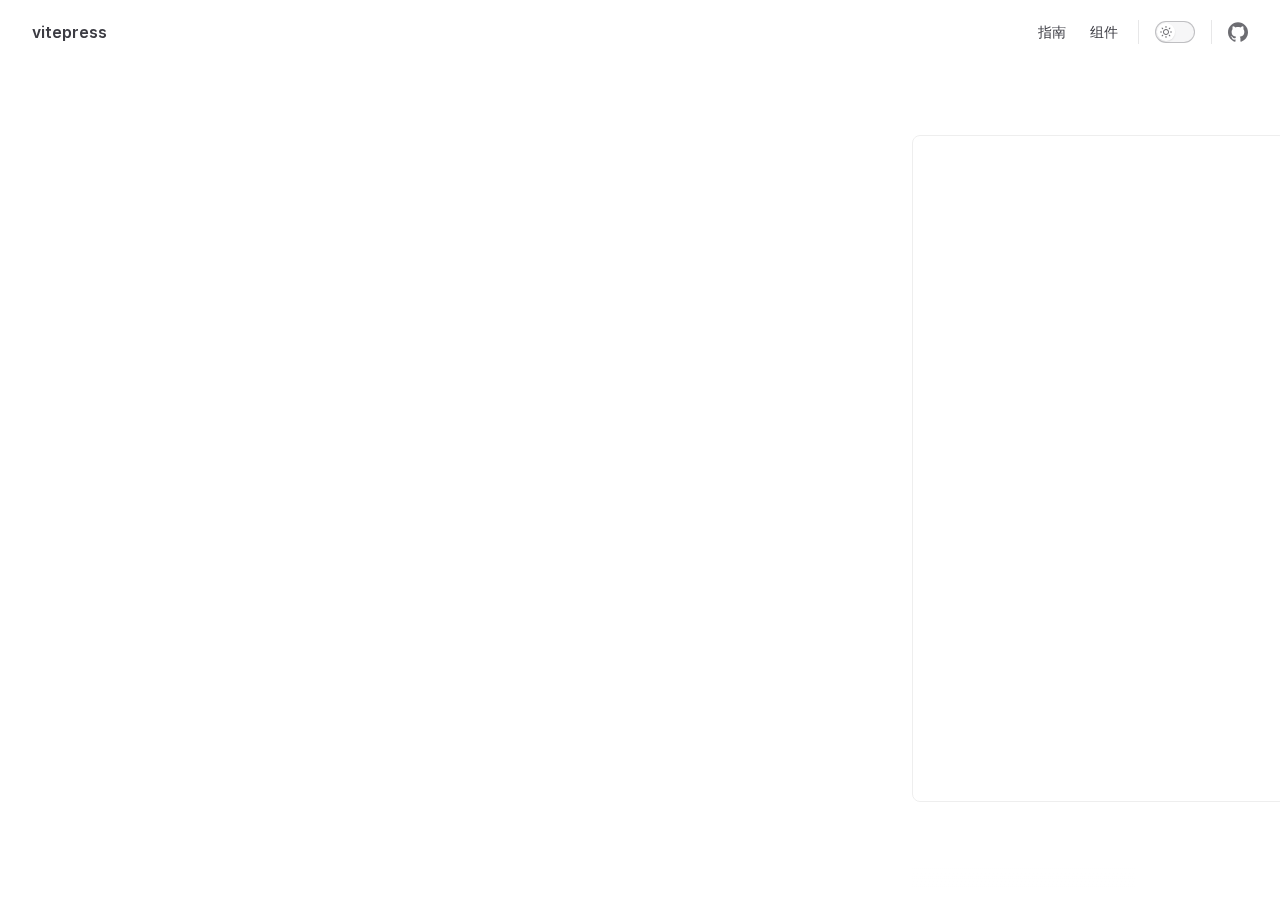
==== index.html @ 80198c96 "add" ====
<!DOCTYPE html>
<html lang="en-US" dir="ltr">
  <head>
    <meta charset="utf-8">
    <meta name="viewport" content="width=device-width,initial-scale=1">
    <title>VitePress | VitePress</title>
    <meta name="description" content="A VitePress site">
    <link rel="preload stylesheet" href="/assets/style.d7ed78ca.css" as="style">
    <script type="module" src="/assets/app.8b1fbba4.js"></script>
    <link rel="preload" href="/assets/inter-roman-latin.2ed14f66.woff2" as="font" type="font/woff2" crossorigin="">
  <link rel="modulepreload" href="/assets/chunks/framework.64171396.js">
  <link rel="modulepreload" href="/assets/chunks/theme.69d106ed.js">
  <link rel="modulepreload" href="/assets/index.md.868f5935.lean.js">
  <script id="check-dark-light">(()=>{const e=localStorage.getItem("vitepress-theme-appearance")||"",a=window.matchMedia("(prefers-color-scheme: dark)").matches;(!e||e==="auto"?a:e==="dark")&&document.documentElement.classList.add("dark")})();</script>
  </head>
  <body>
    <div id="app"><div class="Layout" data-v-83628164 data-v-e5b68229><!--[--><!--]--><!--[--><span tabindex="-1" data-v-6f2ebb38></span><a href="#VPContent" class="VPSkipLink visually-hidden" data-v-6f2ebb38> Skip to content </a><!--]--><!----><header class="VPNav" data-v-e5b68229 data-v-efdf4725><div class="VPNavBar" data-v-efdf4725 data-v-f6506367><div class="container" data-v-f6506367><div class="title" data-v-f6506367><div class="VPNavBarTitle" data-v-f6506367 data-v-76a838c4><a class="title" href="/" data-v-76a838c4><!--[--><!--]--><!----><!--[-->vitepress<!--]--><!--[--><!--]--></a></div></div><div class="content" data-v-f6506367><div class="curtain" data-v-f6506367></div><div class="content-body" data-v-f6506367><!--[--><!--]--><!----><nav aria-labelledby="main-nav-aria-label" class="VPNavBarMenu menu" data-v-f6506367 data-v-333807c3><span id="main-nav-aria-label" class="visually-hidden" data-v-333807c3>Main Navigation</span><!--[--><!--[--><a class="VPLink link VPNavBarMenuLink" href="/guild/installation.html" tabindex="0" data-v-333807c3 data-v-3a5fad71 data-v-2bb4aba5><!--[-->指南<!--]--><!----></a><!--]--><!--[--><a class="VPLink link VPNavBarMenuLink" href="/components/button.html" tabindex="0" data-v-333807c3 data-v-3a5fad71 data-v-2bb4aba5><!--[-->组件<!--]--><!----></a><!--]--><!--]--></nav><!----><div class="VPNavBarAppearance appearance" data-v-f6506367 data-v-f01d9009><label title="toggle dark mode" data-v-f01d9009 data-v-d0e2f3b9><button class="VPSwitch VPSwitchAppearance" type="button" role="switch" aria-checked="false" data-v-d0e2f3b9 data-v-e4b260c0><span class="check" data-v-e4b260c0><span class="icon" data-v-e4b260c0><!--[--><svg xmlns="http://www.w3.org/2000/svg" aria-hidden="true" focusable="false" viewbox="0 0 24 24" class="sun" data-v-d0e2f3b9><path d="M12,18c-3.3,0-6-2.7-6-6s2.7-6,6-6s6,2.7,6,6S15.3,18,12,18zM12,8c-2.2,0-4,1.8-4,4c0,2.2,1.8,4,4,4c2.2,0,4-1.8,4-4C16,9.8,14.2,8,12,8z"></path><path d="M12,4c-0.6,0-1-0.4-1-1V1c0-0.6,0.4-1,1-1s1,0.4,1,1v2C13,3.6,12.6,4,12,4z"></path><path d="M12,24c-0.6,0-1-0.4-1-1v-2c0-0.6,0.4-1,1-1s1,0.4,1,1v2C13,23.6,12.6,24,12,24z"></path><path d="M5.6,6.6c-0.3,0-0.5-0.1-0.7-0.3L3.5,4.9c-0.4-0.4-0.4-1,0-1.4s1-0.4,1.4,0l1.4,1.4c0.4,0.4,0.4,1,0,1.4C6.2,6.5,5.9,6.6,5.6,6.6z"></path><path d="M19.8,20.8c-0.3,0-0.5-0.1-0.7-0.3l-1.4-1.4c-0.4-0.4-0.4-1,0-1.4s1-0.4,1.4,0l1.4,1.4c0.4,0.4,0.4,1,0,1.4C20.3,20.7,20,20.8,19.8,20.8z"></path><path d="M3,13H1c-0.6,0-1-0.4-1-1s0.4-1,1-1h2c0.6,0,1,0.4,1,1S3.6,13,3,13z"></path><path d="M23,13h-2c-0.6,0-1-0.4-1-1s0.4-1,1-1h2c0.6,0,1,0.4,1,1S23.6,13,23,13z"></path><path d="M4.2,20.8c-0.3,0-0.5-0.1-0.7-0.3c-0.4-0.4-0.4-1,0-1.4l1.4-1.4c0.4-0.4,1-0.4,1.4,0s0.4,1,0,1.4l-1.4,1.4C4.7,20.7,4.5,20.8,4.2,20.8z"></path><path d="M18.4,6.6c-0.3,0-0.5-0.1-0.7-0.3c-0.4-0.4-0.4-1,0-1.4l1.4-1.4c0.4-0.4,1-0.4,1.4,0s0.4,1,0,1.4l-1.4,1.4C18.9,6.5,18.6,6.6,18.4,6.6z"></path></svg><svg xmlns="http://www.w3.org/2000/svg" aria-hidden="true" focusable="false" viewbox="0 0 24 24" class="moon" data-v-d0e2f3b9><path d="M12.1,22c-0.3,0-0.6,0-0.9,0c-5.5-0.5-9.5-5.4-9-10.9c0.4-4.8,4.2-8.6,9-9c0.4,0,0.8,0.2,1,0.5c0.2,0.3,0.2,0.8-0.1,1.1c-2,2.7-1.4,6.4,1.3,8.4c2.1,1.6,5,1.6,7.1,0c0.3-0.2,0.7-0.3,1.1-0.1c0.3,0.2,0.5,0.6,0.5,1c-0.2,2.7-1.5,5.1-3.6,6.8C16.6,21.2,14.4,22,12.1,22zM9.3,4.4c-2.9,1-5,3.6-5.2,6.8c-0.4,4.4,2.8,8.3,7.2,8.7c2.1,0.2,4.2-0.4,5.8-1.8c1.1-0.9,1.9-2.1,2.4-3.4c-2.5,0.9-5.3,0.5-7.5-1.1C9.2,11.4,8.1,7.7,9.3,4.4z"></path></svg><!--]--></span></span></button></label></div><div class="VPSocialLinks VPNavBarSocialLinks social-links" data-v-f6506367 data-v-49c137c7 data-v-acf1917e><!--[--><a class="VPSocialLink" href="https://github.com/qddidi/easyest" aria-label="github" target="_blank" rel="noopener" data-v-acf1917e data-v-4cabb17e><svg role="img" viewBox="0 0 24 24" xmlns="http://www.w3.org/2000/svg"><title>GitHub</title><path d="M12 .297c-6.63 0-12 5.373-12 12 0 5.303 3.438 9.8 8.205 11.385.6.113.82-.258.82-.577 0-.285-.01-1.04-.015-2.04-3.338.724-4.042-1.61-4.042-1.61C4.422 18.07 3.633 17.7 3.633 17.7c-1.087-.744.084-.729.084-.729 1.205.084 1.838 1.236 1.838 1.236 1.07 1.835 2.809 1.305 3.495.998.108-.776.417-1.305.76-1.605-2.665-.3-5.466-1.332-5.466-5.93 0-1.31.465-2.38 1.235-3.22-.135-.303-.54-1.523.105-3.176 0 0 1.005-.322 3.3 1.23.96-.267 1.98-.399 3-.405 1.02.006 2.04.138 3 .405 2.28-1.552 3.285-1.23 3.285-1.23.645 1.653.24 2.873.12 3.176.765.84 1.23 1.91 1.23 3.22 0 4.61-2.805 5.625-5.475 5.92.42.36.81 1.096.81 2.22 0 1.606-.015 2.896-.015 3.286 0 .315.21.69.825.57C20.565 22.092 24 17.592 24 12.297c0-6.627-5.373-12-12-12"/></svg></a><!--]--></div><div class="VPFlyout VPNavBarExtra extra" data-v-f6506367 data-v-e46bee20 data-v-51f00bad><button type="button" class="button" aria-haspopup="true" aria-expanded="false" aria-label="extra navigation" data-v-51f00bad><svg xmlns="http://www.w3.org/2000/svg" aria-hidden="true" focusable="false" viewbox="0 0 24 24" class="icon" data-v-51f00bad><circle cx="12" cy="12" r="2"></circle><circle cx="19" cy="12" r="2"></circle><circle cx="5" cy="12" r="2"></circle></svg></button><div class="menu" data-v-51f00bad><div class="VPMenu" data-v-51f00bad data-v-7be5fc8b><!----><!--[--><!--[--><!----><div class="group" data-v-e46bee20><div class="item appearance" data-v-e46bee20><p class="label" data-v-e46bee20>Appearance</p><div class="appearance-action" data-v-e46bee20><label title="toggle dark mode" data-v-e46bee20 data-v-d0e2f3b9><button class="VPSwitch VPSwitchAppearance" type="button" role="switch" aria-checked="false" data-v-d0e2f3b9 data-v-e4b260c0><span class="check" data-v-e4b260c0><span class="icon" data-v-e4b260c0><!--[--><svg xmlns="http://www.w3.org/2000/svg" aria-hidden="true" focusable="false" viewbox="0 0 24 24" class="sun" data-v-d0e2f3b9><path d="M12,18c-3.3,0-6-2.7-6-6s2.7-6,6-6s6,2.7,6,6S15.3,18,12,18zM12,8c-2.2,0-4,1.8-4,4c0,2.2,1.8,4,4,4c2.2,0,4-1.8,4-4C16,9.8,14.2,8,12,8z"></path><path d="M12,4c-0.6,0-1-0.4-1-1V1c0-0.6,0.4-1,1-1s1,0.4,1,1v2C13,3.6,12.6,4,12,4z"></path><path d="M12,24c-0.6,0-1-0.4-1-1v-2c0-0.6,0.4-1,1-1s1,0.4,1,1v2C13,23.6,12.6,24,12,24z"></path><path d="M5.6,6.6c-0.3,0-0.5-0.1-0.7-0.3L3.5,4.9c-0.4-0.4-0.4-1,0-1.4s1-0.4,1.4,0l1.4,1.4c0.4,0.4,0.4,1,0,1.4C6.2,6.5,5.9,6.6,5.6,6.6z"></path><path d="M19.8,20.8c-0.3,0-0.5-0.1-0.7-0.3l-1.4-1.4c-0.4-0.4-0.4-1,0-1.4s1-0.4,1.4,0l1.4,1.4c0.4,0.4,0.4,1,0,1.4C20.3,20.7,20,20.8,19.8,20.8z"></path><path d="M3,13H1c-0.6,0-1-0.4-1-1s0.4-1,1-1h2c0.6,0,1,0.4,1,1S3.6,13,3,13z"></path><path d="M23,13h-2c-0.6,0-1-0.4-1-1s0.4-1,1-1h2c0.6,0,1,0.4,1,1S23.6,13,23,13z"></path><path d="M4.2,20.8c-0.3,0-0.5-0.1-0.7-0.3c-0.4-0.4-0.4-1,0-1.4l1.4-1.4c0.4-0.4,1-0.4,1.4,0s0.4,1,0,1.4l-1.4,1.4C4.7,20.7,4.5,20.8,4.2,20.8z"></path><path d="M18.4,6.6c-0.3,0-0.5-0.1-0.7-0.3c-0.4-0.4-0.4-1,0-1.4l1.4-1.4c0.4-0.4,1-0.4,1.4,0s0.4,1,0,1.4l-1.4,1.4C18.9,6.5,18.6,6.6,18.4,6.6z"></path></svg><svg xmlns="http://www.w3.org/2000/svg" aria-hidden="true" focusable="false" viewbox="0 0 24 24" class="moon" data-v-d0e2f3b9><path d="M12.1,22c-0.3,0-0.6,0-0.9,0c-5.5-0.5-9.5-5.4-9-10.9c0.4-4.8,4.2-8.6,9-9c0.4,0,0.8,0.2,1,0.5c0.2,0.3,0.2,0.8-0.1,1.1c-2,2.7-1.4,6.4,1.3,8.4c2.1,1.6,5,1.6,7.1,0c0.3-0.2,0.7-0.3,1.1-0.1c0.3,0.2,0.5,0.6,0.5,1c-0.2,2.7-1.5,5.1-3.6,6.8C16.6,21.2,14.4,22,12.1,22zM9.3,4.4c-2.9,1-5,3.6-5.2,6.8c-0.4,4.4,2.8,8.3,7.2,8.7c2.1,0.2,4.2-0.4,5.8-1.8c1.1-0.9,1.9-2.1,2.4-3.4c-2.5,0.9-5.3,0.5-7.5-1.1C9.2,11.4,8.1,7.7,9.3,4.4z"></path></svg><!--]--></span></span></button></label></div></div></div><div class="group" data-v-e46bee20><div class="item social-links" data-v-e46bee20><div class="VPSocialLinks social-links-list" data-v-e46bee20 data-v-acf1917e><!--[--><a class="VPSocialLink" href="https://github.com/qddidi/easyest" aria-label="github" target="_blank" rel="noopener" data-v-acf1917e data-v-4cabb17e><svg role="img" viewBox="0 0 24 24" xmlns="http://www.w3.org/2000/svg"><title>GitHub</title><path d="M12 .297c-6.63 0-12 5.373-12 12 0 5.303 3.438 9.8 8.205 11.385.6.113.82-.258.82-.577 0-.285-.01-1.04-.015-2.04-3.338.724-4.042-1.61-4.042-1.61C4.422 18.07 3.633 17.7 3.633 17.7c-1.087-.744.084-.729.084-.729 1.205.084 1.838 1.236 1.838 1.236 1.07 1.835 2.809 1.305 3.495.998.108-.776.417-1.305.76-1.605-2.665-.3-5.466-1.332-5.466-5.93 0-1.31.465-2.38 1.235-3.22-.135-.303-.54-1.523.105-3.176 0 0 1.005-.322 3.3 1.23.96-.267 1.98-.399 3-.405 1.02.006 2.04.138 3 .405 2.28-1.552 3.285-1.23 3.285-1.23.645 1.653.24 2.873.12 3.176.765.84 1.23 1.91 1.23 3.22 0 4.61-2.805 5.625-5.475 5.92.42.36.81 1.096.81 2.22 0 1.606-.015 2.896-.015 3.286 0 .315.21.69.825.57C20.565 22.092 24 17.592 24 12.297c0-6.627-5.373-12-12-12"/></svg></a><!--]--></div></div></div><!--]--><!--]--></div></div></div><!--[--><!--]--><button type="button" class="VPNavBarHamburger hamburger" aria-label="mobile navigation" aria-expanded="false" aria-controls="VPNavScreen" data-v-f6506367 data-v-dd2ba0c3><span class="container" data-v-dd2ba0c3><span class="top" data-v-dd2ba0c3></span><span class="middle" data-v-dd2ba0c3></span><span class="bottom" data-v-dd2ba0c3></span></span></button></div></div></div></div><!----></header><!----><!----><div class="VPContent" id="VPContent" data-v-e5b68229 data-v-4fa40200><div class="VPDoc has-aside" data-v-4fa40200 data-v-e373feb7><!--[--><!--]--><div class="container" data-v-e373feb7><div class="aside" data-v-e373feb7><div class="aside-curtain" data-v-e373feb7></div><div class="aside-container" data-v-e373feb7><div class="aside-content" data-v-e373feb7><div class="VPDocAside" data-v-e373feb7 data-v-db8f0b97><!--[--><!--]--><!--[--><!--[--><!--[--><!--[--><div class="uv-ui-iframe" style="right:cale(20% - 0px);" data-v-83628164><iframe width="100%" height="100%" frameborder="0" src="https://monsterwx.gitee.io/uv-ui-example" data-v-83628164></iframe></div><!--]--><!--]--><!--]--><!--]--><div class="VPDocAsideOutline" data-v-db8f0b97 data-v-37479264><div class="content" data-v-37479264><div class="outline-marker" data-v-37479264></div><div class="outline-title" data-v-37479264>On this page</div><nav aria-labelledby="doc-outline-aria-label" data-v-37479264><span class="visually-hidden" id="doc-outline-aria-label" data-v-37479264> Table of Contents for current page </span><ul class="root" data-v-37479264 data-v-faf2c8b9><!--[--><!--]--></ul></nav></div></div><!--[--><!--]--><div class="spacer" data-v-db8f0b97></div><!--[--><!--]--><!----><!--[--><!--]--><!--[--><!--]--></div></div></div></div><div class="content" data-v-e373feb7><div class="content-container" data-v-e373feb7><!--[--><!--]--><!----><main class="main" data-v-e373feb7><div style="position:relative;" class="vp-doc _index" data-v-e373feb7><div></div></div></main><footer class="VPDocFooter" data-v-e373feb7 data-v-366e5d28><!--[--><!--]--><!----><!----></footer><!--[--><!--]--></div></div></div><!--[--><!--]--></div></div><!----><!--[--><!--]--></div></div>
    <script>__VP_HASH_MAP__ = JSON.parse("{\"index.md\":\"868f5935\",\"components_button.md\":\"4cfa168b\",\"guild_installation.md\":\"2f761bc0\"}")
__VP_SITE_DATA__ = JSON.parse("{\"lang\":\"en-US\",\"dir\":\"ltr\",\"title\":\"VitePress\",\"description\":\"A VitePress site\",\"base\":\"/\",\"head\":[],\"appearance\":true,\"themeConfig\":{\"siteTitle\":\"vitepress\",\"nav\":[{\"text\":\"指南\",\"link\":\"/guild/installation\"},{\"text\":\"组件\",\"link\":\"/components/button\"}],\"socialLinks\":[{\"icon\":\"github\",\"link\":\"https://github.com/qddidi/easyest\"}],\"sidebar\":{\"/guild/\":[{\"text\":\"基础\",\"items\":[{\"text\":\"安装\",\"link\":\"/guild/installation\"},{\"text\":\"快速开始\",\"link\":\"/guild/installation\"}]}],\"/components/\":[{\"text\":\"基础组件\",\"items\":[{\"text\":\"Button\",\"link\":\"/components/button\"}]}]}},\"locales\":{},\"scrollOffset\":90,\"cleanUrls\":false}")</script>
    
  </body>
</html>
---- assets/style.d7ed78ca.css ----
@font-face{font-family:Inter var;font-weight:100 900;font-display:swap;font-style:normal;font-named-instance:"Regular";src:url(/assets/inter-roman-cyrillic.5f2c6c8c.woff2) format("woff2");unicode-range:U+0301,U+0400-045F,U+0490-0491,U+04B0-04B1,U+2116}@font-face{font-family:Inter var;font-weight:100 900;font-display:swap;font-style:normal;font-named-instance:"Regular";src:url(/assets/inter-roman-cyrillic-ext.e75737ce.woff2) format("woff2");unicode-range:U+0460-052F,U+1C80-1C88,U+20B4,U+2DE0-2DFF,U+A640-A69F,U+FE2E-FE2F}@font-face{font-family:Inter var;font-weight:100 900;font-display:swap;font-style:normal;font-named-instance:"Regular";src:url(/assets/inter-roman-greek.d5a6d92a.woff2) format("woff2");unicode-range:U+0370-03FF}@font-face{font-family:Inter var;font-weight:100 900;font-display:swap;font-style:normal;font-named-instance:"Regular";src:url(/assets/inter-roman-greek-ext.ab0619bc.woff2) format("woff2");unicode-range:U+1F00-1FFF}@font-face{font-family:Inter var;font-weight:100 900;font-display:swap;font-style:normal;font-named-instance:"Regular";src:url(/assets/inter-roman-latin.2ed14f66.woff2) format("woff2");unicode-range:U+0000-00FF,U+0131,U+0152-0153,U+02BB-02BC,U+02C6,U+02DA,U+02DC,U+2000-206F,U+2074,U+20AC,U+2122,U+2191,U+2193,U+2212,U+2215,U+FEFF,U+FFFD}@font-face{font-family:Inter var;font-weight:100 900;font-display:swap;font-style:normal;font-named-instance:"Regular";src:url(/assets/inter-roman-latin-ext.0030eebd.woff2) format("woff2");unicode-range:U+0100-024F,U+0259,U+1E00-1EFF,U+2020,U+20A0-20AB,U+20AD-20CF,U+2113,U+2C60-2C7F,U+A720-A7FF}@font-face{font-family:Inter var;font-weight:100 900;font-display:swap;font-style:normal;font-named-instance:"Regular";src:url(/assets/inter-roman-vietnamese.14ce25a6.woff2) format("woff2");unicode-range:U+0102-0103,U+0110-0111,U+0128-0129,U+0168-0169,U+01A0-01A1,U+01AF-01B0,U+1EA0-1EF9,U+20AB}@font-face{font-family:Inter var;font-weight:100 900;font-display:swap;font-style:italic;font-named-instance:"Italic";src:url(/assets/inter-italic-cyrillic.ea42a392.woff2) format("woff2");unicode-range:U+0301,U+0400-045F,U+0490-0491,U+04B0-04B1,U+2116}@font-face{font-family:Inter var;font-weight:100 900;font-display:swap;font-style:italic;font-named-instance:"Italic";src:url(/assets/inter-italic-cyrillic-ext.33bd5a8e.woff2) format("woff2");unicode-range:U+0460-052F,U+1C80-1C88,U+20B4,U+2DE0-2DFF,U+A640-A69F,U+FE2E-FE2F}@font-face{font-family:Inter var;font-weight:100 900;font-display:swap;font-style:italic;font-named-instance:"Italic";src:url(/assets/inter-italic-greek.8f4463c4.woff2) format("woff2");unicode-range:U+0370-03FF}@font-face{font-family:Inter var;font-weight:100 900;font-display:swap;font-style:italic;font-named-instance:"Italic";src:url(/assets/inter-italic-greek-ext.4fbe9427.woff2) format("woff2");unicode-range:U+1F00-1FFF}@font-face{font-family:Inter var;font-weight:100 900;font-display:swap;font-style:italic;font-named-instance:"Italic";src:url(/assets/inter-italic-latin.bd3b6f56.woff2) format("woff2");unicode-range:U+0000-00FF,U+0131,U+0152-0153,U+02BB-02BC,U+02C6,U+02DA,U+02DC,U+2000-206F,U+2074,U+20AC,U+2122,U+2191,U+2193,U+2212,U+2215,U+FEFF,U+FFFD}@font-face{font-family:Inter var;font-weight:100 900;font-display:swap;font-style:italic;font-named-instance:"Italic";src:url(/assets/inter-italic-latin-ext.bd8920cc.woff2) format("woff2");unicode-range:U+0100-024F,U+0259,U+1E00-1EFF,U+2020,U+20A0-20AB,U+20AD-20CF,U+2113,U+2C60-2C7F,U+A720-A7FF}@font-face{font-family:Inter var;font-weight:100 900;font-display:swap;font-style:italic;font-named-instance:"Italic";src:url(/assets/inter-italic-vietnamese.6ce511fb.woff2) format("woff2");unicode-range:U+0102-0103,U+0110-0111,U+0128-0129,U+0168-0169,U+01A0-01A1,U+01AF-01B0,U+1EA0-1EF9,U+20AB}@font-face{font-family:Chinese Quotes;src:local("PingFang SC Regular"),local("PingFang SC"),local("SimHei"),local("Source Han Sans SC");unicode-range:U+2018,U+2019,U+201C,U+201D}:root{--vp-c-white: #ffffff;--vp-c-black: #000000;--vp-c-gray: #8e8e93;--vp-c-text-light-1: rgba(60, 60, 67);--vp-c-text-light-2: rgba(60, 60, 67, .75);--vp-c-text-light-3: rgba(60, 60, 67, .33);--vp-c-text-dark-1: rgba(255, 255, 245, .86);--vp-c-text-dark-2: rgba(235, 235, 245, .6);--vp-c-text-dark-3: rgba(235, 235, 245, .38);--vp-c-green: #10b981;--vp-c-green-light: #34d399;--vp-c-green-lighter: #6ee7b7;--vp-c-green-dark: #059669;--vp-c-green-darker: #047857;--vp-c-green-dimm-1: rgba(16, 185, 129, .05);--vp-c-green-dimm-2: rgba(16, 185, 129, .2);--vp-c-green-dimm-3: rgba(16, 185, 129, .5);--vp-c-yellow: #d97706;--vp-c-yellow-light: #f59e0b;--vp-c-yellow-lighter: #fbbf24;--vp-c-yellow-dark: #b45309;--vp-c-yellow-darker: #92400e;--vp-c-yellow-dimm-1: rgba(234, 179, 8, .05);--vp-c-yellow-dimm-2: rgba(234, 179, 8, .2);--vp-c-yellow-dimm-3: rgba(234, 179, 8, .5);--vp-c-red: #f43f5e;--vp-c-red-light: #fb7185;--vp-c-red-lighter: #fda4af;--vp-c-red-dark: #e11d48;--vp-c-red-darker: #be123c;--vp-c-red-dimm-1: rgba(244, 63, 94, .05);--vp-c-red-dimm-2: rgba(244, 63, 94, .2);--vp-c-red-dimm-3: rgba(244, 63, 94, .5);--vp-c-sponsor: #db2777}:root{--vp-c-bg: #ffffff;--vp-c-bg-elv: #ffffff;--vp-c-bg-elv-up: #ffffff;--vp-c-bg-elv-down: #f6f6f7;--vp-c-bg-elv-mute: #f6f6f7;--vp-c-bg-soft: #f6f6f7;--vp-c-bg-soft-up: #f9f9fa;--vp-c-bg-soft-down: #e3e3e5;--vp-c-bg-soft-mute: #e3e3e5;--vp-c-bg-alt: #f6f6f7;--vp-c-border: rgba(60, 60, 67, .29);--vp-c-divider: rgba(60, 60, 67, .12);--vp-c-gutter: rgba(60, 60, 67, .12);--vp-c-neutral: var(--vp-c-black);--vp-c-neutral-inverse: var(--vp-c-white);--vp-c-text-1: var(--vp-c-text-light-1);--vp-c-text-2: var(--vp-c-text-light-2);--vp-c-text-3: var(--vp-c-text-light-3);--vp-c-text-inverse-1: var(--vp-c-text-dark-1);--vp-c-text-inverse-2: var(--vp-c-text-dark-2);--vp-c-text-inverse-3: var(--vp-c-text-dark-3);--vp-c-text-code: #476582;--vp-c-brand: var(--vp-c-green);--vp-c-brand-light: var(--vp-c-green-light);--vp-c-brand-lighter: var(--vp-c-green-lighter);--vp-c-brand-dark: var(--vp-c-green-dark);--vp-c-brand-darker: var(--vp-c-green-darker);--vp-c-mute: #f6f6f7;--vp-c-mute-light: #f9f9fc;--vp-c-mute-lighter: #ffffff;--vp-c-mute-dark: #e3e3e5;--vp-c-mute-darker: #d7d7d9}.dark{--vp-c-bg: #1e1e20;--vp-c-bg-elv: #252529;--vp-c-bg-elv-up: #313136;--vp-c-bg-elv-down: #1e1e20;--vp-c-bg-elv-mute: #313136;--vp-c-bg-soft: #252529;--vp-c-bg-soft-up: #313136;--vp-c-bg-soft-down: #1e1e20;--vp-c-bg-soft-mute: #313136;--vp-c-bg-alt: #161618;--vp-c-border: rgba(82, 82, 89, .68);--vp-c-divider: rgba(82, 82, 89, .32);--vp-c-gutter: #000000;--vp-c-neutral: var(--vp-c-white);--vp-c-neutral-inverse: var(--vp-c-black);--vp-c-text-1: var(--vp-c-text-dark-1);--vp-c-text-2: var(--vp-c-text-dark-2);--vp-c-text-3: var(--vp-c-text-dark-3);--vp-c-text-inverse-1: var(--vp-c-text-light-1);--vp-c-text-inverse-2: var(--vp-c-text-light-2);--vp-c-text-inverse-3: var(--vp-c-text-light-3);--vp-c-text-code: #c9def1;--vp-c-mute: #313136;--vp-c-mute-light: #3a3a3c;--vp-c-mute-lighter: #505053;--vp-c-mute-dark: #2c2c30;--vp-c-mute-darker: #252529}:root{--vp-font-family-base: "Chinese Quotes", "Inter var", "Inter", ui-sans-serif, system-ui, -apple-system, BlinkMacSystemFont, "Segoe UI", Roboto, "Helvetica Neue", Helvetica, Arial, "Noto Sans", sans-serif, "Apple Color Emoji", "Segoe UI Emoji", "Segoe UI Symbol", "Noto Color Emoji";--vp-font-family-mono: ui-monospace, SFMono-Regular, "SF Mono", Menlo, Monaco, Consolas, "Liberation Mono", "Courier New", monospace}:root{--vp-shadow-1: 0 1px 2px rgba(0, 0, 0, .04), 0 1px 2px rgba(0, 0, 0, .06);--vp-shadow-2: 0 3px 12px rgba(0, 0, 0, .07), 0 1px 4px rgba(0, 0, 0, .07);--vp-shadow-3: 0 12px 32px rgba(0, 0, 0, .1), 0 2px 6px rgba(0, 0, 0, .08);--vp-shadow-4: 0 14px 44px rgba(0, 0, 0, .12), 0 3px 9px rgba(0, 0, 0, .12);--vp-shadow-5: 0 18px 56px rgba(0, 0, 0, .16), 0 4px 12px rgba(0, 0, 0, .16)}:root{--vp-z-index-local-nav: 10;--vp-z-index-nav: 20;--vp-z-index-layout-top: 30;--vp-z-index-backdrop: 40;--vp-z-index-sidebar: 50;--vp-z-index-footer: 60}:root{--vp-icon-copy: url("data:image/svg+xml,%3Csvg xmlns='http://www.w3.org/2000/svg' fill='none' height='20' width='20' stroke='rgba(128,128,128,1)' stroke-width='2' viewBox='0 0 24 24'%3E%3Cpath stroke-linecap='round' stroke-linejoin='round' d='M9 5H7a2 2 0 0 0-2 2v12a2 2 0 0 0 2 2h10a2 2 0 0 0 2-2V7a2 2 0 0 0-2-2h-2M9 5a2 2 0 0 0 2 2h2a2 2 0 0 0 2-2M9 5a2 2 0 0 1 2-2h2a2 2 0 0 1 2 2'/%3E%3C/svg%3E");--vp-icon-copied: url("data:image/svg+xml,%3Csvg xmlns='http://www.w3.org/2000/svg' fill='none' height='20' width='20' stroke='rgba(128,128,128,1)' stroke-width='2' viewBox='0 0 24 24'%3E%3Cpath stroke-linecap='round' stroke-linejoin='round' d='M9 5H7a2 2 0 0 0-2 2v12a2 2 0 0 0 2 2h10a2 2 0 0 0 2-2V7a2 2 0 0 0-2-2h-2M9 5a2 2 0 0 0 2 2h2a2 2 0 0 0 2-2M9 5a2 2 0 0 1 2-2h2a2 2 0 0 1 2 2m-6 9 2 2 4-4'/%3E%3C/svg%3E")}:root{--vp-layout-max-width: 1440px}:root{--vp-header-anchor-symbol: "#"}:root{--vp-code-line-height: 1.7;--vp-code-font-size: .875em;--vp-code-block-color: var(--vp-c-text-dark-1);--vp-code-block-bg: #292b30;--vp-code-block-bg-light: #1e1e20;--vp-code-block-divider-color: #000000;--vp-code-line-highlight-color: rgba(0, 0, 0, .5);--vp-code-line-number-color: var(--vp-c-text-dark-3);--vp-code-line-diff-add-color: var(--vp-c-green-dimm-2);--vp-code-line-diff-add-symbol-color: var(--vp-c-green);--vp-code-line-diff-remove-color: var(--vp-c-red-dimm-2);--vp-code-line-diff-remove-symbol-color: var(--vp-c-red);--vp-code-line-warning-color: var(--vp-c-yellow-dimm-2);--vp-code-line-error-color: var(--vp-c-red-dimm-2);--vp-code-copy-code-border-color: transparent;--vp-code-copy-code-bg: var(--vp-code-block-bg-light);--vp-code-copy-code-hover-border-color: var(--vp-c-divider);--vp-code-copy-code-hover-bg: var(--vp-code-block-bg-light);--vp-code-copy-code-active-text: var(--vp-c-text-dark-2);--vp-code-tab-divider: var(--vp-code-block-divider-color);--vp-code-tab-text-color: var(--vp-c-text-dark-2);--vp-code-tab-bg: var(--vp-code-block-bg);--vp-code-tab-hover-text-color: var(--vp-c-text-dark-1);--vp-code-tab-active-text-color: var(--vp-c-text-dark-1);--vp-code-tab-active-bar-color: var(--vp-c-brand)}.dark{--vp-code-block-bg: #161618}:root{--vp-button-brand-border: var(--vp-c-brand-lighter);--vp-button-brand-text: var(--vp-c-white);--vp-button-brand-bg: var(--vp-c-brand);--vp-button-brand-hover-border: var(--vp-c-brand-lighter);--vp-button-brand-hover-text: var(--vp-c-white);--vp-button-brand-hover-bg: var(--vp-c-brand-dark);--vp-button-brand-active-border: var(--vp-c-brand-lighter);--vp-button-brand-active-text: var(--vp-c-white);--vp-button-brand-active-bg: var(--vp-c-brand-darker);--vp-button-alt-border: var(--vp-c-border);--vp-button-alt-text: var(--vp-c-neutral);--vp-button-alt-bg: var(--vp-c-mute);--vp-button-alt-hover-border: var(--vp-c-border);--vp-button-alt-hover-text: var(--vp-c-neutral);--vp-button-alt-hover-bg: var(--vp-c-mute-dark);--vp-button-alt-active-border: var(--vp-c-border);--vp-button-alt-active-text: var(--vp-c-neutral);--vp-button-alt-active-bg: var(--vp-c-mute-darker);--vp-button-sponsor-border: var(--vp-c-gray-light-3);--vp-button-sponsor-text: var(--vp-c-text-light-2);--vp-button-sponsor-bg: transparent;--vp-button-sponsor-hover-border: var(--vp-c-sponsor);--vp-button-sponsor-hover-text: var(--vp-c-sponsor);--vp-button-sponsor-hover-bg: transparent;--vp-button-sponsor-active-border: var(--vp-c-sponsor);--vp-button-sponsor-active-text: var(--vp-c-sponsor);--vp-button-sponsor-active-bg: transparent}.dark{--vp-button-sponsor-border: var(--vp-c-gray-dark-1);--vp-button-sponsor-text: var(--vp-c-text-dark-2)}:root{--vp-custom-block-font-size: 14px;--vp-custom-block-code-font-size: 13px;--vp-custom-block-info-border: var(--vp-c-border);--vp-custom-block-info-text: var(--vp-c-text-2);--vp-custom-block-info-bg: var(--vp-c-bg-soft-up);--vp-custom-block-info-code-bg: var(--vp-c-bg-soft);--vp-custom-block-tip-border: var(--vp-c-green);--vp-custom-block-tip-text: var(--vp-c-green-dark);--vp-custom-block-tip-bg: var(--vp-c-bg-soft-up);--vp-custom-block-tip-code-bg: var(--vp-c-bg-soft);--vp-custom-block-warning-border: var(--vp-c-yellow);--vp-custom-block-warning-text: var(--vp-c-yellow);--vp-custom-block-warning-bg: var(--vp-c-bg-soft-up);--vp-custom-block-warning-code-bg: var(--vp-c-bg-soft);--vp-custom-block-danger-border: var(--vp-c-red);--vp-custom-block-danger-text: var(--vp-c-red);--vp-custom-block-danger-bg: var(--vp-c-bg-soft-up);--vp-custom-block-danger-code-bg: var(--vp-c-bg-soft);--vp-custom-block-details-border: var(--vp-custom-block-info-border);--vp-custom-block-details-text: var(--vp-custom-block-info-text);--vp-custom-block-details-bg: var(--vp-custom-block-info-bg);--vp-custom-block-details-code-bg: var(--vp-custom-block-details-bg)}:root{--vp-input-border-color: var(--vp-c-border);--vp-input-bg-color: var(--vp-c-bg-alt);--vp-input-hover-border-color: var(--vp-c-gray);--vp-input-switch-bg-color: var(--vp-c-mute)}:root{--vp-nav-height: 64px;--vp-nav-bg-color: var(--vp-c-bg);--vp-nav-screen-bg-color: var(--vp-c-bg)}:root{--vp-local-nav-bg-color: var(--vp-c-bg)}:root{--vp-sidebar-width: 272px;--vp-sidebar-bg-color: var(--vp-c-bg-alt)}:root{--vp-backdrop-bg-color: rgba(0, 0, 0, .6)}:root{--vp-home-hero-name-color: var(--vp-c-brand);--vp-home-hero-name-background: transparent;--vp-home-hero-image-background-image: none;--vp-home-hero-image-filter: none}:root{--vp-badge-info-border: var(--vp-c-border);--vp-badge-info-text: var(--vp-c-text-2);--vp-badge-info-bg: var(--vp-c-bg-soft-up);--vp-badge-tip-border: var(--vp-c-green-dark);--vp-badge-tip-text: var(--vp-c-green);--vp-badge-tip-bg: var(--vp-c-green-dimm-1);--vp-badge-warning-border: var(--vp-c-yellow-dark);--vp-badge-warning-text: var(--vp-c-yellow);--vp-badge-warning-bg: var(--vp-c-yellow-dimm-1);--vp-badge-danger-border: var(--vp-c-red-dark);--vp-badge-danger-text: var(--vp-c-red);--vp-badge-danger-bg: var(--vp-c-red-dimm-1)}:root{--vp-carbon-ads-text-color: var(--vp-c-text-1);--vp-carbon-ads-poweredby-color: var(--vp-c-text-2);--vp-carbon-ads-bg-color: var(--vp-c-bg-soft);--vp-carbon-ads-hover-text-color: var(--vp-c-brand);--vp-carbon-ads-hover-poweredby-color: var(--vp-c-text-1)}*,:before,:after{box-sizing:border-box}html{line-height:1.4;font-size:16px;-webkit-text-size-adjust:100%}html.dark{color-scheme:dark}body{margin:0;width:100%;min-width:320px;min-height:100vh;line-height:24px;font-family:var(--vp-font-family-base);font-size:16px;font-weight:400;color:var(--vp-c-text-1);background-color:var(--vp-c-bg);direction:ltr;font-synthesis:style;text-rendering:optimizeLegibility;-webkit-font-smoothing:antialiased;-moz-osx-font-smoothing:grayscale}main{display:block}h1,h2,h3,h4,h5,h6{margin:0;line-height:24px;font-size:16px;font-weight:400}p{margin:0}strong,b{font-weight:600}a,area,button,[role=button],input,label,select,summary,textarea{touch-action:manipulation}a{color:inherit;text-decoration:inherit}ol,ul{list-style:none;margin:0;padding:0}blockquote{margin:0}pre,code,kbd,samp{font-family:var(--vp-font-family-mono)}img,svg,video,canvas,audio,iframe,embed,object{display:block}figure{margin:0}img,video{max-width:100%;height:auto}button,input,optgroup,select,textarea{border:0;padding:0;line-height:inherit;color:inherit}button{padding:0;font-family:inherit;background-color:transparent;background-image:none}button:enabled,[role=button]:enabled{cursor:pointer}button:focus,button:focus-visible{outline:1px dotted;outline:4px auto -webkit-focus-ring-color}button:focus:not(:focus-visible){outline:none!important}input:focus,textarea:focus,select:focus{outline:none}table{border-collapse:collapse}input{background-color:transparent}input:-ms-input-placeholder,textarea:-ms-input-placeholder{color:var(--vp-c-text-3)}input::-ms-input-placeholder,textarea::-ms-input-placeholder{color:var(--vp-c-text-3)}input::placeholder,textarea::placeholder{color:var(--vp-c-text-3)}input::-webkit-outer-spin-button,input::-webkit-inner-spin-button{-webkit-appearance:none;margin:0}input[type=number]{-moz-appearance:textfield}textarea{resize:vertical}select{-webkit-appearance:none}fieldset{margin:0;padding:0}h1,h2,h3,h4,h5,h6,li,p{overflow-wrap:break-word}vite-error-overlay{z-index:9999}.visually-hidden{position:absolute;width:1px;height:1px;white-space:nowrap;clip:rect(0 0 0 0);clip-path:inset(50%);overflow:hidden}.custom-block{border:1px solid transparent;border-radius:8px;padding:16px 16px 8px;line-height:24px;font-size:var(--vp-custom-block-font-size);color:var(--vp-c-text-2)}.custom-block.info{border-color:var(--vp-custom-block-info-border);color:var(--vp-custom-block-info-text);background-color:var(--vp-custom-block-info-bg)}.custom-block.info th{color:var(--vp-custom-block-info-text)}.custom-block.info code{background-color:var(--vp-custom-block-info-code-bg)}.custom-block.tip{border-color:var(--vp-custom-block-tip-border);color:var(--vp-custom-block-tip-text);background-color:var(--vp-custom-block-tip-bg)}.custom-block.tip th{color:var(--vp-custom-block-tip-text)}.custom-block.tip code{background-color:var(--vp-custom-block-tip-code-bg)}.custom-block.warning{border-color:var(--vp-custom-block-warning-border);color:var(--vp-custom-block-warning-text);background-color:var(--vp-custom-block-warning-bg)}.custom-block.warning th{color:var(--vp-custom-block-warning-text)}.custom-block.warning code{background-color:var(--vp-custom-block-warning-code-bg)}.custom-block.danger{border-color:var(--vp-custom-block-danger-border);color:var(--vp-custom-block-danger-text);background-color:var(--vp-custom-block-danger-bg)}.custom-block.danger th{color:var(--vp-custom-block-danger-text)}.custom-block.danger code{background-color:var(--vp-custom-block-danger-code-bg)}.custom-block.details{border-color:var(--vp-custom-block-details-border);color:var(--vp-custom-block-details-text);background-color:var(--vp-custom-block-details-bg)}.custom-block.details th{color:var(--vp-custom-block-details-text)}.custom-block.details code{background-color:var(--vp-custom-block-details-code-bg)}.custom-block-title{font-weight:600}.custom-block p+p{margin:8px 0}.custom-block.details summary{margin:0 0 8px;font-weight:700;cursor:pointer}.custom-block.details summary+p{margin:8px 0}.custom-block a{color:inherit;font-weight:600}.custom-block a:hover{text-decoration:underline}.custom-block code{font-size:var(--vp-custom-block-code-font-size)}.dark .vp-code-light{display:none}html:not(.dark) .vp-code-dark{display:none}.vp-code-group{margin-top:16px}.vp-code-group .tabs{position:relative;display:flex;margin-right:-24px;margin-left:-24px;padding:0 12px;background-color:var(--vp-code-tab-bg);overflow-x:auto;overflow-y:hidden}.vp-code-group .tabs:after{position:absolute;right:0;bottom:0;left:0;height:1px;background-color:var(--vp-code-tab-divider);content:""}@media (min-width: 640px){.vp-code-group .tabs{margin-right:0;margin-left:0;border-radius:8px 8px 0 0}}.vp-code-group .tabs input{position:absolute;opacity:0;pointer-events:none}.vp-code-group .tabs label{position:relative;display:inline-block;border-bottom:1px solid transparent;padding:0 12px;line-height:48px;font-size:14px;font-weight:500;color:var(--vp-code-tab-text-color);white-space:nowrap;cursor:pointer;transition:color .25s}.vp-code-group .tabs label:after{position:absolute;right:8px;bottom:-1px;left:8px;z-index:10;height:1px;content:"";background-color:transparent;transition:background-color .25s}.vp-code-group label:hover{color:var(--vp-code-tab-hover-text-color)}.vp-code-group input:checked+label{color:var(--vp-code-tab-active-text-color)}.vp-code-group input:checked+label:after{background-color:var(--vp-code-tab-active-bar-color)}.vp-code-group div[class*=language-]{display:none;margin-top:0!important;border-top-left-radius:0!important;border-top-right-radius:0!important}.vp-code-group div[class*=language-].active{display:block}.vp-doc h1,.vp-doc h2,.vp-doc h3,.vp-doc h4,.vp-doc h5,.vp-doc h6{position:relative;font-weight:600;outline:none}.vp-doc h1{letter-spacing:-.02em;line-height:40px;font-size:28px}.vp-doc h2{margin:48px 0 16px;border-top:1px solid var(--vp-c-divider);padding-top:24px;letter-spacing:-.02em;line-height:32px;font-size:24px}.vp-doc h3{margin:32px 0 0;letter-spacing:-.01em;line-height:28px;font-size:20px}.vp-doc .header-anchor{float:left;margin-left:-.87em;padding-right:.23em;font-weight:500;user-select:none;opacity:0;transition:color .25s,opacity .25s}.vp-doc .header-anchor:before{content:var(--vp-header-anchor-symbol)}.vp-doc h1:hover .header-anchor,.vp-doc h1 .header-anchor:focus,.vp-doc h2:hover .header-anchor,.vp-doc h2 .header-anchor:focus,.vp-doc h3:hover .header-anchor,.vp-doc h3 .header-anchor:focus,.vp-doc h4:hover .header-anchor,.vp-doc h4 .header-anchor:focus,.vp-doc h5:hover .header-anchor,.vp-doc h5 .header-anchor:focus,.vp-doc h6:hover .header-anchor,.vp-doc h6 .header-anchor:focus{opacity:1}@media (min-width: 768px){.vp-doc h1{letter-spacing:-.02em;line-height:40px;font-size:32px}}.vp-doc p,.vp-doc summary{margin:16px 0}.vp-doc p{line-height:28px}.vp-doc blockquote{margin:16px 0;border-left:2px solid var(--vp-c-divider);padding-left:16px;transition:border-color .5s}.vp-doc blockquote>p{margin:0;font-size:16px;color:var(--vp-c-text-2);transition:color .5s}.vp-doc a{font-weight:500;color:var(--vp-c-brand);text-decoration-style:dotted;transition:color .25s}.vp-doc a:hover{text-decoration:underline}.vp-doc strong{font-weight:600}.vp-doc ul,.vp-doc ol{padding-left:1.25rem;margin:16px 0}.vp-doc ul{list-style:disc}.vp-doc ol{list-style:decimal}.vp-doc li+li{margin-top:8px}.vp-doc li>ol,.vp-doc li>ul{margin:8px 0 0}.vp-doc table{display:block;border-collapse:collapse;margin:20px 0;overflow-x:auto}.vp-doc tr{border-top:1px solid var(--vp-c-divider);transition:background-color .5s}.vp-doc tr:nth-child(2n){background-color:var(--vp-c-bg-soft)}.vp-doc th,.vp-doc td{border:1px solid var(--vp-c-divider);padding:8px 16px}.vp-doc th{text-align:left;font-size:14px;font-weight:600;color:var(--vp-c-text-2);background-color:var(--vp-c-bg-soft)}.vp-doc td{font-size:14px}.vp-doc hr{margin:16px 0;border:none;border-top:1px solid var(--vp-c-divider)}.vp-doc .custom-block{margin:16px 0}.vp-doc .custom-block p{margin:8px 0;line-height:24px}.vp-doc .custom-block p:first-child{margin:0}.vp-doc .custom-block a{color:inherit;font-weight:600}.vp-doc .custom-block a:hover{text-decoration:underline}.vp-doc .custom-block code{font-size:var(--vp-custom-block-code-font-size);font-weight:700;color:inherit}.vp-doc .custom-block div[class*=language-]{margin:8px 0}.vp-doc .custom-block div[class*=language-] code{font-weight:400;background-color:transparent}.vp-doc :not(pre,h1,h2,h3,h4,h5,h6)>code{font-size:var(--vp-code-font-size)}.vp-doc :not(pre)>code{border-radius:4px;padding:3px 6px;color:var(--vp-c-text-code);background-color:var(--vp-c-mute);transition:color .5s,background-color .5s}.vp-doc h1>code,.vp-doc h2>code,.vp-doc h3>code{font-size:.9em}.vp-doc a>code{color:var(--vp-c-brand);transition:color .25s}.vp-doc a:hover>code{color:var(--vp-c-brand-dark)}.vp-doc div[class*=language-]{position:relative;margin:16px -24px;background-color:var(--vp-code-block-bg);overflow-x:auto;transition:background-color .5s}@media (min-width: 640px){.vp-doc div[class*=language-]{border-radius:8px;margin:16px 0}}@media (max-width: 639px){.vp-doc li div[class*=language-]{border-radius:8px 0 0 8px}}.vp-doc div[class*=language-]+div[class*=language-],.vp-doc div[class$=-api]+div[class*=language-],.vp-doc div[class*=language-]+div[class$=-api]>div[class*=language-]{margin-top:-8px}.vp-doc [class*=language-] pre,.vp-doc [class*=language-] code{direction:ltr;text-align:left;white-space:pre;word-spacing:normal;word-break:normal;word-wrap:normal;-moz-tab-size:4;-o-tab-size:4;tab-size:4;-webkit-hyphens:none;-moz-hyphens:none;-ms-hyphens:none;hyphens:none}.vp-doc [class*=language-] pre{position:relative;z-index:1;margin:0;padding:20px 0;background:transparent;overflow-x:auto}.vp-doc [class*=language-] code{display:block;padding:0 24px;width:fit-content;min-width:100%;line-height:var(--vp-code-line-height);font-size:var(--vp-code-font-size);color:var(--vp-code-block-color);transition:color .5s}.vp-doc [class*=language-] code .highlighted{background-color:var(--vp-code-line-highlight-color);transition:background-color .5s;margin:0 -24px;padding:0 24px;width:calc(100% + 48px);display:inline-block}.vp-doc [class*=language-] code .highlighted.error{background-color:var(--vp-code-line-error-color)}.vp-doc [class*=language-] code .highlighted.warning{background-color:var(--vp-code-line-warning-color)}.vp-doc [class*=language-] code .diff{transition:background-color .5s;margin:0 -24px;padding:0 24px;width:calc(100% + 48px);display:inline-block}.vp-doc [class*=language-] code .diff:before{position:absolute;left:10px}.vp-doc [class*=language-] .has-focused-lines .line:not(.has-focus){filter:blur(.095rem);opacity:.4;transition:filter .35s,opacity .35s}.vp-doc [class*=language-] .has-focused-lines .line:not(.has-focus){opacity:.7;transition:filter .35s,opacity .35s}.vp-doc [class*=language-]:hover .has-focused-lines .line:not(.has-focus){filter:blur(0);opacity:1}.vp-doc [class*=language-] code .diff.remove{background-color:var(--vp-code-line-diff-remove-color);opacity:.7}.vp-doc [class*=language-] code .diff.remove:before{content:"-";color:var(--vp-code-line-diff-remove-symbol-color)}.vp-doc [class*=language-] code .diff.add{background-color:var(--vp-code-line-diff-add-color)}.vp-doc [class*=language-] code .diff.add:before{content:"+";color:var(--vp-code-line-diff-add-symbol-color)}.vp-doc div[class*=language-].line-numbers-mode{padding-left:32px}.vp-doc .line-numbers-wrapper{position:absolute;top:0;bottom:0;left:0;z-index:3;border-right:1px solid var(--vp-code-block-divider-color);padding-top:20px;width:32px;text-align:center;font-family:var(--vp-font-family-mono);line-height:var(--vp-code-line-height);font-size:var(--vp-code-font-size);color:var(--vp-code-line-number-color);transition:border-color .5s,color .5s}.vp-doc [class*=language-]>button.copy{direction:ltr;position:absolute;top:12px;right:12px;z-index:3;display:block;justify-content:center;align-items:center;border:1px solid var(--vp-code-copy-code-border-color);border-radius:4px;width:40px;height:40px;background-color:var(--vp-code-copy-code-bg);opacity:0;cursor:pointer;background-image:var(--vp-icon-copy);background-position:50%;background-size:20px;background-repeat:no-repeat;transition:border-color .25s,background-color .25s,opacity .25s}.vp-doc [class*=language-]:hover>button.copy,.vp-doc [class*=language-]>button.copy:focus{opacity:1}.vp-doc [class*=language-]>button.copy:hover,.vp-doc [class*=language-]>button.copy.copied{border-color:var(--vp-code-copy-code-hover-border-color);background-color:var(--vp-code-copy-code-hover-bg)}.vp-doc [class*=language-]>button.copy.copied,.vp-doc [class*=language-]>button.copy:hover.copied{border-radius:0 4px 4px 0;background-color:var(--vp-code-copy-code-hover-bg);background-image:var(--vp-icon-copied)}.vp-doc [class*=language-]>button.copy.copied:before,.vp-doc [class*=language-]>button.copy:hover.copied:before{position:relative;top:-1px;left:-65px;display:flex;justify-content:center;align-items:center;border:1px solid var(--vp-code-copy-code-hover-border-color);border-right:0;border-radius:4px 0 0 4px;width:64px;height:40px;text-align:center;font-size:12px;font-weight:500;color:var(--vp-code-copy-code-active-text);background-color:var(--vp-code-copy-code-hover-bg);white-space:nowrap;content:"Copied"}.vp-doc [class*=language-]>span.lang{position:absolute;top:2px;right:8px;z-index:2;font-size:12px;font-weight:500;color:var(--vp-c-text-dark-3);transition:color .4s,opacity .4s}.vp-doc [class*=language-]:hover>button.copy+span.lang,.vp-doc [class*=language-]>button.copy:focus+span.lang{opacity:0}.vp-doc .VPTeamMembers{margin-top:24px}.vp-doc .VPTeamMembers.small.count-1 .container{margin:0!important;max-width:calc((100% - 24px)/2)!important}.vp-doc .VPTeamMembers.small.count-2 .container,.vp-doc .VPTeamMembers.small.count-3 .container{max-width:100%!important}.vp-doc .VPTeamMembers.medium.count-1 .container{margin:0!important;max-width:calc((100% - 24px)/2)!important}.vp-sponsor{border-radius:16px;overflow:hidden}.vp-sponsor.aside{border-radius:12px}.vp-sponsor-section+.vp-sponsor-section{margin-top:4px}.vp-sponsor-tier{margin-bottom:4px;text-align:center;letter-spacing:1px;line-height:24px;width:100%;font-weight:600;color:var(--vp-c-text-2);background-color:var(--vp-c-bg-soft)}.vp-sponsor.normal .vp-sponsor-tier{padding:13px 0 11px;font-size:14px}.vp-sponsor.aside .vp-sponsor-tier{padding:9px 0 7px;font-size:12px}.vp-sponsor-grid+.vp-sponsor-tier{margin-top:4px}.vp-sponsor-grid{display:flex;flex-wrap:wrap;gap:4px}.vp-sponsor-grid.xmini .vp-sponsor-grid-link{height:64px}.vp-sponsor-grid.xmini .vp-sponsor-grid-image{max-width:64px;max-height:22px}.vp-sponsor-grid.mini .vp-sponsor-grid-link{height:72px}.vp-sponsor-grid.mini .vp-sponsor-grid-image{max-width:96px;max-height:24px}.vp-sponsor-grid.small .vp-sponsor-grid-link{height:96px}.vp-sponsor-grid.small .vp-sponsor-grid-image{max-width:96px;max-height:24px}.vp-sponsor-grid.medium .vp-sponsor-grid-link{height:112px}.vp-sponsor-grid.medium .vp-sponsor-grid-image{max-width:120px;max-height:36px}.vp-sponsor-grid.big .vp-sponsor-grid-link{height:184px}.vp-sponsor-grid.big .vp-sponsor-grid-image{max-width:192px;max-height:56px}.vp-sponsor-grid[data-vp-grid="2"] .vp-sponsor-grid-item{width:calc((100% - 4px)/2)}.vp-sponsor-grid[data-vp-grid="3"] .vp-sponsor-grid-item{width:calc((100% - 4px * 2) / 3)}.vp-sponsor-grid[data-vp-grid="4"] .vp-sponsor-grid-item{width:calc((100% - 12px)/4)}.vp-sponsor-grid[data-vp-grid="5"] .vp-sponsor-grid-item{width:calc((100% - 16px)/5)}.vp-sponsor-grid[data-vp-grid="6"] .vp-sponsor-grid-item{width:calc((100% - 4px * 5) / 6)}.vp-sponsor-grid-item{flex-shrink:0;width:100%;background-color:var(--vp-c-bg-soft);transition:background-color .25s}.vp-sponsor-grid-item:hover{background-color:var(--vp-c-bg-soft-down)}.vp-sponsor-grid-item:hover .vp-sponsor-grid-image{filter:grayscale(0) invert(0)}.vp-sponsor-grid-item.empty:hover{background-color:var(--vp-c-bg-soft)}.dark .vp-sponsor-grid-item:hover{background-color:var(--vp-c-white)}.dark .vp-sponsor-grid-item.empty:hover{background-color:var(--vp-c-bg-soft)}.vp-sponsor-grid-link{display:flex}.vp-sponsor-grid-box{display:flex;justify-content:center;align-items:center;width:100%}.vp-sponsor-grid-image{max-width:100%;filter:grayscale(1);transition:filter .25s}.dark .vp-sponsor-grid-image{filter:grayscale(1) invert(1)}.VPBadge[data-v-7fab5d3d]{display:inline-block;margin-left:2px;border:1px solid transparent;border-radius:10px;padding:0 8px;line-height:18px;font-size:12px;font-weight:600;transform:translateY(-2px)}h1 .VPBadge[data-v-7fab5d3d],h2 .VPBadge[data-v-7fab5d3d],h3 .VPBadge[data-v-7fab5d3d],h4 .VPBadge[data-v-7fab5d3d],h5 .VPBadge[data-v-7fab5d3d],h6 .VPBadge[data-v-7fab5d3d]{vertical-align:top}h2 .VPBadge[data-v-7fab5d3d]{border-radius:11px;line-height:20px}.VPBadge.info[data-v-7fab5d3d]{border-color:var(--vp-badge-info-border);color:var(--vp-badge-info-text);background-color:var(--vp-badge-info-bg)}.VPBadge.tip[data-v-7fab5d3d]{border-color:var(--vp-badge-tip-border);color:var(--vp-badge-tip-text);background-color:var(--vp-badge-tip-bg)}.VPBadge.warning[data-v-7fab5d3d]{border-color:var(--vp-badge-warning-border);color:var(--vp-badge-warning-text);background-color:var(--vp-badge-warning-bg)}.VPBadge.danger[data-v-7fab5d3d]{border-color:var(--vp-badge-danger-border);color:var(--vp-badge-danger-text);background-color:var(--vp-badge-danger-bg)}.VPSkipLink[data-v-6f2ebb38]{top:8px;left:8px;padding:8px 16px;z-index:999;border-radius:8px;font-size:12px;font-weight:700;text-decoration:none;color:var(--vp-c-brand);box-shadow:var(--vp-shadow-3);background-color:var(--vp-c-bg)}.VPSkipLink[data-v-6f2ebb38]:focus{height:auto;width:auto;clip:auto;clip-path:none}.dark .VPSkipLink[data-v-6f2ebb38]{color:var(--vp-c-green)}@media (min-width: 1280px){.VPSkipLink[data-v-6f2ebb38]{top:14px;left:16px}}.VPBackdrop[data-v-7b71fc2e]{position:fixed;top:0;right:0;bottom:0;left:0;z-index:var(--vp-z-index-backdrop);background:var(--vp-backdrop-bg-color);transition:opacity .5s}.VPBackdrop.fade-enter-from[data-v-7b71fc2e],.VPBackdrop.fade-leave-to[data-v-7b71fc2e]{opacity:0}.VPBackdrop.fade-leave-active[data-v-7b71fc2e]{transition-duration:.25s}@media (min-width: 1280px){.VPBackdrop[data-v-7b71fc2e]{display:none}}html:not(.dark) .VPImage.dark[data-v-fdf4587a]{display:none}.dark .VPImage.light[data-v-fdf4587a]{display:none}.title[data-v-76a838c4]{display:flex;align-items:center;border-bottom:1px solid transparent;width:100%;height:var(--vp-nav-height);font-size:16px;font-weight:600;color:var(--vp-c-text-1);transition:opacity .25s}.title[data-v-76a838c4]:hover{opacity:.6}@media (min-width: 960px){.title[data-v-76a838c4]{flex-shrink:0}.VPNavBarTitle.has-sidebar .title[data-v-76a838c4]{border-bottom-color:var(--vp-c-divider)}}[data-v-76a838c4] .logo{margin-right:8px;height:24px}/*! @docsearch/css 3.3.3 | MIT License | © Algolia, Inc. and contributors | https://docsearch.algolia.com */:root{--docsearch-primary-color:#5468ff;--docsearch-text-color:#1c1e21;--docsearch-spacing:12px;--docsearch-icon-stroke-width:1.4;--docsearch-highlight-color:var(--docsearch-primary-color);--docsearch-muted-color:#969faf;--docsearch-container-background:rgba(101,108,133,.8);--docsearch-logo-color:#5468ff;--docsearch-modal-width:560px;--docsearch-modal-height:600px;--docsearch-modal-background:#f5f6f7;--docsearch-modal-shadow:inset 1px 1px 0 0 hsla(0,0%,100%,.5),0 3px 8px 0 #555a64;--docsearch-searchbox-height:56px;--docsearch-searchbox-background:#ebedf0;--docsearch-searchbox-focus-background:#fff;--docsearch-searchbox-shadow:inset 0 0 0 2px var(--docsearch-primary-color);--docsearch-hit-height:56px;--docsearch-hit-color:#444950;--docsearch-hit-active-color:#fff;--docsearch-hit-background:#fff;--docsearch-hit-shadow:0 1px 3px 0 #d4d9e1;--docsearch-key-gradient:linear-gradient(-225deg,#d5dbe4,#f8f8f8);--docsearch-key-shadow:inset 0 -2px 0 0 #cdcde6,inset 0 0 1px 1px #fff,0 1px 2px 1px rgba(30,35,90,.4);--docsearch-footer-height:44px;--docsearch-footer-background:#fff;--docsearch-footer-shadow:0 -1px 0 0 #e0e3e8,0 -3px 6px 0 rgba(69,98,155,.12)}html[data-theme=dark]{--docsearch-text-color:#f5f6f7;--docsearch-container-background:rgba(9,10,17,.8);--docsearch-modal-background:#15172a;--docsearch-modal-shadow:inset 1px 1px 0 0 #2c2e40,0 3px 8px 0 #000309;--docsearch-searchbox-background:#090a11;--docsearch-searchbox-focus-background:#000;--docsearch-hit-color:#bec3c9;--docsearch-hit-shadow:none;--docsearch-hit-background:#090a11;--docsearch-key-gradient:linear-gradient(-26.5deg,#565872,#31355b);--docsearch-key-shadow:inset 0 -2px 0 0 #282d55,inset 0 0 1px 1px #51577d,0 2px 2px 0 rgba(3,4,9,.3);--docsearch-footer-background:#1e2136;--docsearch-footer-shadow:inset 0 1px 0 0 rgba(73,76,106,.5),0 -4px 8px 0 rgba(0,0,0,.2);--docsearch-logo-color:#fff;--docsearch-muted-color:#7f8497}.DocSearch-Button{align-items:center;background:var(--docsearch-searchbox-background);border:0;border-radius:40px;color:var(--docsearch-muted-color);cursor:pointer;display:flex;font-weight:500;height:36px;justify-content:space-between;margin:0 0 0 16px;padding:0 8px;user-select:none}.DocSearch-Button:active,.DocSearch-Button:focus,.DocSearch-Button:hover{background:var(--docsearch-searchbox-focus-background);box-shadow:var(--docsearch-searchbox-shadow);color:var(--docsearch-text-color);outline:none}.DocSearch-Button-Container{align-items:center;display:flex}.DocSearch-Search-Icon{stroke-width:1.6}.DocSearch-Button .DocSearch-Search-Icon{color:var(--docsearch-text-color)}.DocSearch-Button-Placeholder{font-size:1rem;padding:0 12px 0 6px}.DocSearch-Button-Keys{display:flex;min-width:calc(40px + .8em)}.DocSearch-Button-Key{align-items:center;background:var(--docsearch-key-gradient);border-radius:3px;box-shadow:var(--docsearch-key-shadow);color:var(--docsearch-muted-color);display:flex;height:18px;justify-content:center;margin-right:.4em;position:relative;padding:0 0 2px;border:0;top:-1px;width:20px}@media (max-width:768px){.DocSearch-Button-Keys,.DocSearch-Button-Placeholder{display:none}}.DocSearch--active{overflow:hidden!important}.DocSearch-Container,.DocSearch-Container *{box-sizing:border-box}.DocSearch-Container{background-color:var(--docsearch-container-background);height:100vh;left:0;position:fixed;top:0;width:100vw;z-index:200}.DocSearch-Container a{text-decoration:none}.DocSearch-Link{appearance:none;background:none;border:0;color:var(--docsearch-highlight-color);cursor:pointer;font:inherit;margin:0;padding:0}.DocSearch-Modal{background:var(--docsearch-modal-background);border-radius:6px;box-shadow:var(--docsearch-modal-shadow);flex-direction:column;margin:60px auto auto;max-width:var(--docsearch-modal-width);position:relative}.DocSearch-SearchBar{display:flex;padding:var(--docsearch-spacing) var(--docsearch-spacing) 0}.DocSearch-Form{align-items:center;background:var(--docsearch-searchbox-focus-background);border-radius:4px;box-shadow:var(--docsearch-searchbox-shadow);display:flex;height:var(--docsearch-searchbox-height);margin:0;padding:0 var(--docsearch-spacing);position:relative;width:100%}.DocSearch-Input{appearance:none;background:transparent;border:0;color:var(--docsearch-text-color);flex:1;font:inherit;font-size:1.2em;height:100%;outline:none;padding:0 0 0 8px;width:80%}.DocSearch-Input::placeholder{color:var(--docsearch-muted-color);opacity:1}.DocSearch-Input::-webkit-search-cancel-button,.DocSearch-Input::-webkit-search-decoration,.DocSearch-Input::-webkit-search-results-button,.DocSearch-Input::-webkit-search-results-decoration{display:none}.DocSearch-LoadingIndicator,.DocSearch-MagnifierLabel,.DocSearch-Reset{margin:0;padding:0}.DocSearch-MagnifierLabel,.DocSearch-Reset{align-items:center;color:var(--docsearch-highlight-color);display:flex;justify-content:center}.DocSearch-Container--Stalled .DocSearch-MagnifierLabel,.DocSearch-LoadingIndicator{display:none}.DocSearch-Container--Stalled .DocSearch-LoadingIndicator{align-items:center;color:var(--docsearch-highlight-color);display:flex;justify-content:center}@media screen and (prefers-reduced-motion:reduce){.DocSearch-Reset{animation:none;appearance:none;background:none;border:0;border-radius:50%;color:var(--docsearch-icon-color);cursor:pointer;right:0;stroke-width:var(--docsearch-icon-stroke-width)}}.DocSearch-Reset{animation:fade-in .1s ease-in forwards;appearance:none;background:none;border:0;border-radius:50%;color:var(--docsearch-icon-color);cursor:pointer;padding:2px;right:0;stroke-width:var(--docsearch-icon-stroke-width)}.DocSearch-Reset[hidden]{display:none}.DocSearch-Reset:hover{color:var(--docsearch-highlight-color)}.DocSearch-LoadingIndicator svg,.DocSearch-MagnifierLabel svg{height:24px;width:24px}.DocSearch-Cancel{display:none}.DocSearch-Dropdown{max-height:calc(var(--docsearch-modal-height) - var(--docsearch-searchbox-height) - var(--docsearch-spacing) - var(--docsearch-footer-height));min-height:var(--docsearch-spacing);overflow-y:auto;overflow-y:overlay;padding:0 var(--docsearch-spacing);scrollbar-color:var(--docsearch-muted-color) var(--docsearch-modal-background);scrollbar-width:thin}.DocSearch-Dropdown::-webkit-scrollbar{width:12px}.DocSearch-Dropdown::-webkit-scrollbar-track{background:transparent}.DocSearch-Dropdown::-webkit-scrollbar-thumb{background-color:var(--docsearch-muted-color);border:3px solid var(--docsearch-modal-background);border-radius:20px}.DocSearch-Dropdown ul{list-style:none;margin:0;padding:0}.DocSearch-Label{font-size:.75em;line-height:1.6em}.DocSearch-Help,.DocSearch-Label{color:var(--docsearch-muted-color)}.DocSearch-Help{font-size:.9em;margin:0;user-select:none}.DocSearch-Title{font-size:1.2em}.DocSearch-Logo a{display:flex}.DocSearch-Logo svg{color:var(--docsearch-logo-color);margin-left:8px}.DocSearch-Hits:last-of-type{margin-bottom:24px}.DocSearch-Hits mark{background:none;color:var(--docsearch-highlight-color)}.DocSearch-HitsFooter{color:var(--docsearch-muted-color);display:flex;font-size:.85em;justify-content:center;margin-bottom:var(--docsearch-spacing);padding:var(--docsearch-spacing)}.DocSearch-HitsFooter a{border-bottom:1px solid;color:inherit}.DocSearch-Hit{border-radius:4px;display:flex;padding-bottom:4px;position:relative}@media screen and (prefers-reduced-motion:reduce){.DocSearch-Hit--deleting{transition:none}}.DocSearch-Hit--deleting{opacity:0;transition:all .25s linear}@media screen and (prefers-reduced-motion:reduce){.DocSearch-Hit--favoriting{transition:none}}.DocSearch-Hit--favoriting{transform:scale(0);transform-origin:top center;transition:all .25s linear;transition-delay:.25s}.DocSearch-Hit a{background:var(--docsearch-hit-background);border-radius:4px;box-shadow:var(--docsearch-hit-shadow);display:block;padding-left:var(--docsearch-spacing);width:100%}.DocSearch-Hit-source{background:var(--docsearch-modal-background);color:var(--docsearch-highlight-color);font-size:.85em;font-weight:600;line-height:32px;margin:0 -4px;padding:8px 4px 0;position:sticky;top:0;z-index:10}.DocSearch-Hit-Tree{color:var(--docsearch-muted-color);height:var(--docsearch-hit-height);opacity:.5;stroke-width:var(--docsearch-icon-stroke-width);width:24px}.DocSearch-Hit[aria-selected=true] a{background-color:var(--docsearch-highlight-color)}.DocSearch-Hit[aria-selected=true] mark{text-decoration:underline}.DocSearch-Hit-Container{align-items:center;color:var(--docsearch-hit-color);display:flex;flex-direction:row;height:var(--docsearch-hit-height);padding:0 var(--docsearch-spacing) 0 0}.DocSearch-Hit-icon{height:20px;width:20px}.DocSearch-Hit-action,.DocSearch-Hit-icon{color:var(--docsearch-muted-color);stroke-width:var(--docsearch-icon-stroke-width)}.DocSearch-Hit-action{align-items:center;display:flex;height:22px;width:22px}.DocSearch-Hit-action svg{display:block;height:18px;width:18px}.DocSearch-Hit-action+.DocSearch-Hit-action{margin-left:6px}.DocSearch-Hit-action-button{appearance:none;background:none;border:0;border-radius:50%;color:inherit;cursor:pointer;padding:2px}svg.DocSearch-Hit-Select-Icon{display:none}.DocSearch-Hit[aria-selected=true] .DocSearch-Hit-Select-Icon{display:block}.DocSearch-Hit-action-button:focus,.DocSearch-Hit-action-button:hover{background:rgba(0,0,0,.2);transition:background-color .1s ease-in}@media screen and (prefers-reduced-motion:reduce){.DocSearch-Hit-action-button:focus,.DocSearch-Hit-action-button:hover{transition:none}}.DocSearch-Hit-action-button:focus path,.DocSearch-Hit-action-button:hover path{fill:#fff}.DocSearch-Hit-content-wrapper{display:flex;flex:1 1 auto;flex-direction:column;font-weight:500;justify-content:center;line-height:1.2em;margin:0 8px;overflow-x:hidden;position:relative;text-overflow:ellipsis;white-space:nowrap;width:80%}.DocSearch-Hit-title{font-size:.9em}.DocSearch-Hit-path{color:var(--docsearch-muted-color);font-size:.75em}.DocSearch-Hit[aria-selected=true] .DocSearch-Hit-action,.DocSearch-Hit[aria-selected=true] .DocSearch-Hit-icon,.DocSearch-Hit[aria-selected=true] .DocSearch-Hit-path,.DocSearch-Hit[aria-selected=true] .DocSearch-Hit-text,.DocSearch-Hit[aria-selected=true] .DocSearch-Hit-title,.DocSearch-Hit[aria-selected=true] .DocSearch-Hit-Tree,.DocSearch-Hit[aria-selected=true] mark{color:var(--docsearch-hit-active-color)!important}@media screen and (prefers-reduced-motion:reduce){.DocSearch-Hit-action-button:focus,.DocSearch-Hit-action-button:hover{background:rgba(0,0,0,.2);transition:none}}.DocSearch-ErrorScreen,.DocSearch-NoResults,.DocSearch-StartScreen{font-size:.9em;margin:0 auto;padding:36px 0;text-align:center;width:80%}.DocSearch-Screen-Icon{color:var(--docsearch-muted-color);padding-bottom:12px}.DocSearch-NoResults-Prefill-List{display:inline-block;padding-bottom:24px;text-align:left}.DocSearch-NoResults-Prefill-List ul{display:inline-block;padding:8px 0 0}.DocSearch-NoResults-Prefill-List li{list-style-position:inside;list-style-type:"\bb  "}.DocSearch-Prefill{appearance:none;background:none;border:0;border-radius:1em;color:var(--docsearch-highlight-color);cursor:pointer;display:inline-block;font-size:1em;font-weight:700;padding:0}.DocSearch-Prefill:focus,.DocSearch-Prefill:hover{outline:none;text-decoration:underline}.DocSearch-Footer{align-items:center;background:var(--docsearch-footer-background);border-radius:0 0 8px 8px;box-shadow:var(--docsearch-footer-shadow);display:flex;flex-direction:row-reverse;flex-shrink:0;height:var(--docsearch-footer-height);justify-content:space-between;padding:0 var(--docsearch-spacing);position:relative;user-select:none;width:100%;z-index:300}.DocSearch-Commands{color:var(--docsearch-muted-color);display:flex;list-style:none;margin:0;padding:0}.DocSearch-Commands li{align-items:center;display:flex}.DocSearch-Commands li:not(:last-of-type){margin-right:.8em}.DocSearch-Commands-Key{align-items:center;background:var(--docsearch-key-gradient);border-radius:2px;box-shadow:var(--docsearch-key-shadow);display:flex;height:18px;justify-content:center;margin-right:.4em;padding:0 0 1px;color:var(--docsearch-muted-color);border:0;width:20px}@media (max-width:768px){:root{--docsearch-spacing:10px;--docsearch-footer-height:40px}.DocSearch-Dropdown{height:100%}.DocSearch-Container{height:100vh;height:-webkit-fill-available;height:calc(var(--docsearch-vh, 1vh)*100);position:absolute}.DocSearch-Footer{border-radius:0;bottom:0;position:absolute}.DocSearch-Hit-content-wrapper{display:flex;position:relative;width:80%}.DocSearch-Modal{border-radius:0;box-shadow:none;height:100vh;height:-webkit-fill-available;height:calc(var(--docsearch-vh, 1vh)*100);margin:0;max-width:100%;width:100%}.DocSearch-Dropdown{max-height:calc(var(--docsearch-vh, 1vh)*100 - var(--docsearch-searchbox-height) - var(--docsearch-spacing) - var(--docsearch-footer-height))}.DocSearch-Cancel{appearance:none;background:none;border:0;color:var(--docsearch-highlight-color);cursor:pointer;display:inline-block;flex:none;font:inherit;font-size:1em;font-weight:500;margin-left:var(--docsearch-spacing);outline:none;overflow:hidden;padding:0;user-select:none;white-space:nowrap}.DocSearch-Commands,.DocSearch-Hit-Tree{display:none}}@keyframes fade-in{0%{opacity:0}to{opacity:1}}.VPNavBarSearch{display:flex;align-items:center}@media (min-width: 768px){.VPNavBarSearch{flex-grow:1;padding-left:24px}}@media (min-width: 960px){.VPNavBarSearch{padding-left:32px}}.DocSearch{--docsearch-primary-color: var(--vp-c-brand);--docsearch-highlight-color: var(--docsearch-primary-color);--docsearch-text-color: var(--vp-c-text-1);--docsearch-muted-color: var(--vp-c-text-2);--docsearch-searchbox-shadow: none;--docsearch-searchbox-focus-background: transparent;--docsearch-key-gradient: transparent;--docsearch-key-shadow: none;--docsearch-modal-background: var(--vp-c-bg-soft);--docsearch-footer-background: var(--vp-c-bg)}.dark .DocSearch{--docsearch-modal-shadow: none;--docsearch-footer-shadow: none;--docsearch-logo-color: var(--vp-c-text-2);--docsearch-hit-background: var(--vp-c-bg-soft-mute);--docsearch-hit-color: var(--vp-c-text-2);--docsearch-hit-shadow: none}.DocSearch-Button{display:flex;justify-content:center;align-items:center;margin:0;padding:0;width:32px;height:55px;background:transparent;transition:border-color .25s}.DocSearch-Button:hover{background:transparent}.DocSearch-Button:focus{outline:1px dotted;outline:5px auto -webkit-focus-ring-color}.DocSearch-Button:focus:not(:focus-visible){outline:none!important}@media (min-width: 768px){.DocSearch-Button{justify-content:flex-start;border:1px solid transparent;border-radius:8px;padding:0 10px 0 12px;width:100%;height:40px;background-color:var(--vp-c-bg-alt)}.DocSearch-Button:hover{border-color:var(--vp-c-brand);background:var(--vp-c-bg-alt)}}.DocSearch-Button .DocSearch-Button-Container{display:flex;align-items:center}.DocSearch-Button .DocSearch-Search-Icon{position:relative;width:16px;height:16px;color:var(--vp-c-text-1);fill:currentColor;transition:color .5s}.DocSearch-Button:hover .DocSearch-Search-Icon{color:var(--vp-c-text-1)}@media (min-width: 768px){.DocSearch-Button .DocSearch-Search-Icon{top:1px;margin-right:8px;width:14px;height:14px;color:var(--vp-c-text-2)}}.DocSearch-Button .DocSearch-Button-Placeholder{display:none;margin-top:2px;padding:0 16px 0 0;font-size:13px;font-weight:500;color:var(--vp-c-text-2);transition:color .5s}.DocSearch-Button:hover .DocSearch-Button-Placeholder{color:var(--vp-c-text-1)}@media (min-width: 768px){.DocSearch-Button .DocSearch-Button-Placeholder{display:inline-block}}.DocSearch-Button .DocSearch-Button-Keys{direction:ltr;display:none;min-width:auto}@media (min-width: 768px){.DocSearch-Button .DocSearch-Button-Keys{display:flex;align-items:center}}.DocSearch-Button .DocSearch-Button-Key{display:block;margin:2px 0 0;border:1px solid var(--vp-c-divider);border-right:none;border-radius:4px 0 0 4px;padding-left:6px;min-width:0;width:auto;height:22px;line-height:22px;font-family:var(--vp-font-family-base);font-size:12px;font-weight:500;transition:color .5s,border-color .5s}.DocSearch-Button .DocSearch-Button-Key+.DocSearch-Button-Key{border-right:1px solid var(--vp-c-divider);border-left:none;border-radius:0 4px 4px 0;padding-left:2px;padding-right:6px}.DocSearch-Button .DocSearch-Button-Key:first-child{font-size:1px;letter-spacing:-12px;color:transparent}.DocSearch-Button .DocSearch-Button-Key:first-child:after{content:var(--42f10dac);font-size:12px;letter-spacing:normal;color:var(--docsearch-muted-color)}.DocSearch-Button .DocSearch-Button-Key:first-child>*{display:none}.dark .DocSearch-Footer{border-top:1px solid var(--vp-c-divider)}.DocSearch-Form{border:1px solid var(--vp-c-brand);background-color:var(--vp-c-white)}.dark .DocSearch-Form{background-color:var(--vp-c-bg-soft-mute)}.DocSearch-Screen-Icon>svg{margin:auto}.icon[data-v-2bb4aba5]{display:inline-block;margin-top:-1px;margin-left:4px;width:11px;height:11px;fill:var(--vp-c-text-3);transition:fill .25s;flex-shrink:0}.VPNavBarMenuLink[data-v-3a5fad71]{display:flex;align-items:center;padding:0 12px;line-height:var(--vp-nav-height);font-size:14px;font-weight:500;color:var(--vp-c-text-1);transition:color .25s}.VPNavBarMenuLink.active[data-v-3a5fad71],.VPNavBarMenuLink[data-v-3a5fad71]:hover{color:var(--vp-c-brand)}.VPMenuGroup+.VPMenuLink[data-v-cf2f326f]{margin:12px -12px 0;border-top:1px solid var(--vp-c-divider);padding:12px 12px 0}.link[data-v-cf2f326f]{display:block;border-radius:6px;padding:0 12px;line-height:32px;font-size:14px;font-weight:500;color:var(--vp-c-text-1);white-space:nowrap;transition:background-color .25s,color .25s}.link[data-v-cf2f326f]:hover{color:var(--vp-c-brand);background-color:var(--vp-c-bg-elv-mute)}.link.active[data-v-cf2f326f]{color:var(--vp-c-brand)}.VPMenuGroup[data-v-e5691ab3]{margin:12px -12px 0;border-top:1px solid var(--vp-c-divider);padding:12px 12px 0}.VPMenuGroup[data-v-e5691ab3]:first-child{margin-top:0;border-top:0;padding-top:0}.VPMenuGroup+.VPMenuGroup[data-v-e5691ab3]{margin-top:12px;border-top:1px solid var(--vp-c-divider)}.title[data-v-e5691ab3]{padding:0 12px;line-height:32px;font-size:14px;font-weight:600;color:var(--vp-c-text-2);white-space:nowrap;transition:color .25s}.VPMenu[data-v-7be5fc8b]{border-radius:12px;padding:12px;min-width:128px;border:1px solid var(--vp-c-divider);background-color:var(--vp-c-bg-elv);box-shadow:var(--vp-shadow-3);transition:background-color .5s;max-height:calc(100vh - var(--vp-nav-height));overflow-y:auto}.VPMenu[data-v-7be5fc8b] .group{margin:0 -12px;padding:0 12px 12px}.VPMenu[data-v-7be5fc8b] .group+.group{border-top:1px solid var(--vp-c-divider);padding:11px 12px 12px}.VPMenu[data-v-7be5fc8b] .group:last-child{padding-bottom:0}.VPMenu[data-v-7be5fc8b] .group+.item{border-top:1px solid var(--vp-c-divider);padding:11px 16px 0}.VPMenu[data-v-7be5fc8b] .item{padding:0 16px;white-space:nowrap}.VPMenu[data-v-7be5fc8b] .label{flex-grow:1;line-height:28px;font-size:12px;font-weight:500;color:var(--vp-c-text-2);transition:color .5s}.VPMenu[data-v-7be5fc8b] .action{padding-left:24px}.VPFlyout[data-v-51f00bad]{position:relative}.VPFlyout[data-v-51f00bad]:hover{color:var(--vp-c-brand);transition:color .25s}.VPFlyout:hover .text[data-v-51f00bad]{color:var(--vp-c-text-2)}.VPFlyout:hover .icon[data-v-51f00bad]{fill:var(--vp-c-text-2)}.VPFlyout.active .text[data-v-51f00bad]{color:var(--vp-c-brand)}.VPFlyout.active:hover .text[data-v-51f00bad]{color:var(--vp-c-brand-dark)}.VPFlyout:hover .menu[data-v-51f00bad],.button[aria-expanded=true]+.menu[data-v-51f00bad]{opacity:1;visibility:visible;transform:translateY(0)}.button[data-v-51f00bad]{display:flex;align-items:center;padding:0 12px;height:var(--vp-nav-height);color:var(--vp-c-text-1);transition:color .5s}.text[data-v-51f00bad]{display:flex;align-items:center;line-height:var(--vp-nav-height);font-size:14px;font-weight:500;color:var(--vp-c-text-1);transition:color .25s}.option-icon[data-v-51f00bad]{margin-right:0;width:16px;height:16px;fill:currentColor}.text-icon[data-v-51f00bad]{margin-left:4px;width:14px;height:14px;fill:currentColor}.icon[data-v-51f00bad]{width:20px;height:20px;fill:currentColor;transition:fill .25s}.menu[data-v-51f00bad]{position:absolute;top:calc(var(--vp-nav-height) / 2 + 20px);right:0;opacity:0;visibility:hidden;transition:opacity .25s,visibility .25s,transform .25s}.VPNavBarMenu[data-v-333807c3]{display:none}@media (min-width: 768px){.VPNavBarMenu[data-v-333807c3]{display:flex}}.VPNavBarTranslations[data-v-6e638f50]{display:none}@media (min-width: 1280px){.VPNavBarTranslations[data-v-6e638f50]{display:flex;align-items:center}}.title[data-v-6e638f50]{padding:0 24px 0 12px;line-height:32px;font-size:14px;font-weight:700;color:var(--vp-c-text-1)}.VPSwitch[data-v-e4b260c0]{position:relative;border-radius:11px;display:block;width:40px;height:22px;flex-shrink:0;border:1px solid var(--vp-input-border-color);background-color:var(--vp-input-switch-bg-color);transition:border-color .25s}.VPSwitch[data-v-e4b260c0]:hover{border-color:var(--vp-input-hover-border-color)}.check[data-v-e4b260c0]{position:absolute;top:1px;left:1px;width:18px;height:18px;border-radius:50%;background-color:var(--vp-c-neutral-inverse);box-shadow:var(--vp-shadow-1);transition:transform .25s}.icon[data-v-e4b260c0]{position:relative;display:block;width:18px;height:18px;border-radius:50%;overflow:hidden}.icon[data-v-e4b260c0] svg{position:absolute;top:3px;left:3px;width:12px;height:12px;fill:var(--vp-c-text-2)}.dark .icon[data-v-e4b260c0] svg{fill:var(--vp-c-text-1);transition:opacity .25s}.sun[data-v-d0e2f3b9]{opacity:1}.moon[data-v-d0e2f3b9],.dark .sun[data-v-d0e2f3b9]{opacity:0}.dark .moon[data-v-d0e2f3b9]{opacity:1}.dark .VPSwitchAppearance[data-v-d0e2f3b9] .check{transform:translate(18px)}.VPNavBarAppearance[data-v-f01d9009]{display:none}@media (min-width: 1280px){.VPNavBarAppearance[data-v-f01d9009]{display:flex;align-items:center}}.VPSocialLink[data-v-4cabb17e]{display:flex;justify-content:center;align-items:center;width:36px;height:36px;color:var(--vp-c-text-2);transition:color .5s}.VPSocialLink[data-v-4cabb17e]:hover{color:var(--vp-c-text-1);transition:color .25s}.VPSocialLink[data-v-4cabb17e]>svg{width:20px;height:20px;fill:currentColor}.VPSocialLinks[data-v-acf1917e]{display:flex;flex-wrap:wrap;justify-content:center}.VPNavBarSocialLinks[data-v-49c137c7]{display:none}@media (min-width: 1280px){.VPNavBarSocialLinks[data-v-49c137c7]{display:flex;align-items:center}}.VPNavBarExtra[data-v-e46bee20]{display:none;margin-right:-12px}@media (min-width: 768px){.VPNavBarExtra[data-v-e46bee20]{display:block}}@media (min-width: 1280px){.VPNavBarExtra[data-v-e46bee20]{display:none}}.trans-title[data-v-e46bee20]{padding:0 24px 0 12px;line-height:32px;font-size:14px;font-weight:700;color:var(--vp-c-text-1)}.item.appearance[data-v-e46bee20],.item.social-links[data-v-e46bee20]{display:flex;align-items:center;padding:0 12px}.item.appearance[data-v-e46bee20]{min-width:176px}.appearance-action[data-v-e46bee20]{margin-right:-2px}.social-links-list[data-v-e46bee20]{margin:-4px -8px}.VPNavBarHamburger[data-v-dd2ba0c3]{display:flex;justify-content:center;align-items:center;width:48px;height:var(--vp-nav-height)}@media (min-width: 768px){.VPNavBarHamburger[data-v-dd2ba0c3]{display:none}}.container[data-v-dd2ba0c3]{position:relative;width:16px;height:14px;overflow:hidden}.VPNavBarHamburger:hover .top[data-v-dd2ba0c3]{top:0;left:0;transform:translate(4px)}.VPNavBarHamburger:hover .middle[data-v-dd2ba0c3]{top:6px;left:0;transform:translate(0)}.VPNavBarHamburger:hover .bottom[data-v-dd2ba0c3]{top:12px;left:0;transform:translate(8px)}.VPNavBarHamburger.active .top[data-v-dd2ba0c3]{top:6px;transform:translate(0) rotate(225deg)}.VPNavBarHamburger.active .middle[data-v-dd2ba0c3]{top:6px;transform:translate(16px)}.VPNavBarHamburger.active .bottom[data-v-dd2ba0c3]{top:6px;transform:translate(0) rotate(135deg)}.VPNavBarHamburger.active:hover .top[data-v-dd2ba0c3],.VPNavBarHamburger.active:hover .middle[data-v-dd2ba0c3],.VPNavBarHamburger.active:hover .bottom[data-v-dd2ba0c3]{background-color:var(--vp-c-text-2);transition:top .25s,background-color .25s,transform .25s}.top[data-v-dd2ba0c3],.middle[data-v-dd2ba0c3],.bottom[data-v-dd2ba0c3]{position:absolute;width:16px;height:2px;background-color:var(--vp-c-text-1);transition:top .25s,background-color .5s,transform .25s}.top[data-v-dd2ba0c3]{top:0;left:0;transform:translate(0)}.middle[data-v-dd2ba0c3]{top:6px;left:0;transform:translate(8px)}.bottom[data-v-dd2ba0c3]{top:12px;left:0;transform:translate(4px)}.VPNavBar[data-v-f6506367]{position:relative;border-bottom:1px solid transparent;padding:0 8px 0 24px;height:var(--vp-nav-height);transition:border-color .5s,background-color .5s;pointer-events:none}.VPNavBar.has-sidebar[data-v-f6506367]{border-bottom-color:var(--vp-c-gutter)}@media (min-width: 768px){.VPNavBar[data-v-f6506367]{padding:0 32px}}@media (min-width: 960px){.VPNavBar.has-sidebar[data-v-f6506367]{border-bottom-color:transparent;padding:0}.VPNavBar.fill[data-v-f6506367]:not(.has-sidebar){border-bottom-color:var(--vp-c-gutter);background-color:var(--vp-nav-bg-color)}}.container[data-v-f6506367]{display:flex;justify-content:space-between;margin:0 auto;max-width:calc(var(--vp-layout-max-width) - 64px);height:var(--vp-nav-height);pointer-events:none}.container[data-v-f6506367] *{pointer-events:auto}@media (min-width: 960px){.VPNavBar.has-sidebar .container[data-v-f6506367]{max-width:100%}}.title[data-v-f6506367]{flex-shrink:0;height:calc(var(--vp-nav-height) - 1px);transition:background-color .5s}@media (min-width: 960px){.VPNavBar.has-sidebar .title[data-v-f6506367]{position:absolute;top:0;left:0;z-index:2;padding:0 32px;width:var(--vp-sidebar-width);height:var(--vp-nav-height);background-color:transparent}}@media (min-width: 1440px){.VPNavBar.has-sidebar .title[data-v-f6506367]{padding-left:max(32px,calc((100% - (var(--vp-layout-max-width) - 64px)) / 2));width:calc((100% - (var(--vp-layout-max-width) - 64px)) / 2 + var(--vp-sidebar-width) - 32px)}}.content[data-v-f6506367]{flex-grow:1}@media (min-width: 960px){.VPNavBar.has-sidebar .content[data-v-f6506367]{position:relative;z-index:1;padding-right:32px;padding-left:var(--vp-sidebar-width)}}@media (min-width: 1440px){.VPNavBar.has-sidebar .content[data-v-f6506367]{padding-right:calc((100vw - var(--vp-layout-max-width)) / 2 + 32px);padding-left:calc((100vw - var(--vp-layout-max-width)) / 2 + var(--vp-sidebar-width))}}.content-body[data-v-f6506367]{display:flex;justify-content:flex-end;align-items:center;height:calc(var(--vp-nav-height) - 1px);transition:background-color .5s}@media (min-width: 960px){.VPNavBar.has-sidebar .content-body[data-v-f6506367],.VPNavBar.fill .content-body[data-v-f6506367]{position:relative;background-color:var(--vp-nav-bg-color)}}.menu+.translations[data-v-f6506367]:before,.menu+.appearance[data-v-f6506367]:before,.menu+.social-links[data-v-f6506367]:before,.translations+.appearance[data-v-f6506367]:before,.appearance+.social-links[data-v-f6506367]:before{margin-right:8px;margin-left:8px;width:1px;height:24px;background-color:var(--vp-c-divider);content:""}.menu+.appearance[data-v-f6506367]:before,.translations+.appearance[data-v-f6506367]:before{margin-right:16px}.appearance+.social-links[data-v-f6506367]:before{margin-left:16px}.social-links[data-v-f6506367]{margin-right:-8px}@media (min-width: 960px){.VPNavBar.has-sidebar .curtain[data-v-f6506367]{position:absolute;right:0;bottom:-31px;width:calc(100% - var(--vp-sidebar-width));height:32px}.VPNavBar.has-sidebar .curtain[data-v-f6506367]:before{display:block;width:100%;height:32px;background:linear-gradient(var(--vp-c-bg),transparent 70%);content:""}}@media (min-width: 1440px){.VPNavBar.has-sidebar .curtain[data-v-f6506367]{width:calc(100% - ((100vw - var(--vp-layout-max-width)) / 2 + var(--vp-sidebar-width)))}}.VPNavScreenMenuLink[data-v-cd705b61]{display:block;border-bottom:1px solid var(--vp-c-divider);padding:12px 0 11px;line-height:24px;font-size:14px;font-weight:500;color:var(--vp-c-text-1);transition:border-color .25s,color .25s}.VPNavScreenMenuLink[data-v-cd705b61]:hover{color:var(--vp-c-brand)}.VPNavScreenMenuGroupLink[data-v-303d63a4]{display:block;margin-left:12px;line-height:32px;font-size:14px;font-weight:400;color:var(--vp-c-text-1);transition:color .25s}.VPNavScreenMenuGroupLink[data-v-303d63a4]:hover{color:var(--vp-c-brand)}.VPNavScreenMenuGroupSection[data-v-bab4430b]{display:block}.title[data-v-bab4430b]{line-height:32px;font-size:13px;font-weight:700;color:var(--vp-c-text-2);transition:color .25s}.VPNavScreenMenuGroup[data-v-bf9f9c71]{border-bottom:1px solid var(--vp-c-divider);height:48px;overflow:hidden;transition:border-color .5s}.VPNavScreenMenuGroup .items[data-v-bf9f9c71]{visibility:hidden}.VPNavScreenMenuGroup.open .items[data-v-bf9f9c71]{visibility:visible}.VPNavScreenMenuGroup.open[data-v-bf9f9c71]{padding-bottom:10px;height:auto}.VPNavScreenMenuGroup.open .button[data-v-bf9f9c71]{padding-bottom:6px;color:var(--vp-c-brand)}.VPNavScreenMenuGroup.open .button-icon[data-v-bf9f9c71]{transform:rotate(45deg)}.button[data-v-bf9f9c71]{display:flex;justify-content:space-between;align-items:center;padding:12px 4px 11px 0;width:100%;line-height:24px;font-size:14px;font-weight:500;color:var(--vp-c-text-1);transition:color .25s}.button[data-v-bf9f9c71]:hover{color:var(--vp-c-brand)}.button-icon[data-v-bf9f9c71]{width:14px;height:14px;fill:var(--vp-c-text-2);transition:fill .5s,transform .25s}.group[data-v-bf9f9c71]:first-child{padding-top:0}.group+.group[data-v-bf9f9c71],.group+.item[data-v-bf9f9c71]{padding-top:4px}.VPNavScreenAppearance[data-v-6a596bef]{display:flex;justify-content:space-between;align-items:center;border-radius:8px;padding:12px 14px 12px 16px;background-color:var(--vp-c-bg-soft)}.text[data-v-6a596bef]{line-height:24px;font-size:12px;font-weight:500;color:var(--vp-c-text-2)}.VPNavScreenTranslations[data-v-a1fe6b66]{height:24px;overflow:hidden}.VPNavScreenTranslations.open[data-v-a1fe6b66]{height:auto}.title[data-v-a1fe6b66]{display:flex;align-items:center;font-size:14px;font-weight:500;color:var(--vp-c-text-1)}.icon[data-v-a1fe6b66]{width:16px;height:16px;fill:currentColor}.icon.lang[data-v-a1fe6b66]{margin-right:8px}.icon.chevron[data-v-a1fe6b66]{margin-left:4px}.list[data-v-a1fe6b66]{padding:4px 0 0 24px}.link[data-v-a1fe6b66]{line-height:32px;font-size:13px;color:var(--vp-c-text-1)}.VPNavScreen[data-v-4cdfadff]{position:fixed;top:calc(var(--vp-nav-height) + var(--vp-layout-top-height, 0px) + 1px);right:0;bottom:0;left:0;padding:0 32px;width:100%;background-color:var(--vp-nav-screen-bg-color);overflow-y:auto;transition:background-color .5s;pointer-events:auto}.VPNavScreen.fade-enter-active[data-v-4cdfadff],.VPNavScreen.fade-leave-active[data-v-4cdfadff]{transition:opacity .25s}.VPNavScreen.fade-enter-active .container[data-v-4cdfadff],.VPNavScreen.fade-leave-active .container[data-v-4cdfadff]{transition:transform .25s ease}.VPNavScreen.fade-enter-from[data-v-4cdfadff],.VPNavScreen.fade-leave-to[data-v-4cdfadff]{opacity:0}.VPNavScreen.fade-enter-from .container[data-v-4cdfadff],.VPNavScreen.fade-leave-to .container[data-v-4cdfadff]{transform:translateY(-8px)}@media (min-width: 768px){.VPNavScreen[data-v-4cdfadff]{display:none}}.container[data-v-4cdfadff]{margin:0 auto;padding:24px 0 96px;max-width:288px}.menu+.translations[data-v-4cdfadff],.menu+.appearance[data-v-4cdfadff],.translations+.appearance[data-v-4cdfadff]{margin-top:24px}.menu+.social-links[data-v-4cdfadff]{margin-top:16px}.appearance+.social-links[data-v-4cdfadff]{margin-top:16px}.VPNav[data-v-efdf4725]{position:relative;top:var(--vp-layout-top-height, 0px);left:0;z-index:var(--vp-z-index-nav);width:100%;pointer-events:none;transition:background-color .5s}@media (min-width: 960px){.VPNav[data-v-efdf4725]{position:fixed}}.root[data-v-faf2c8b9]{position:relative;z-index:1}.nested[data-v-faf2c8b9]{padding-left:13px}.outline-link[data-v-faf2c8b9]{display:block;line-height:28px;color:var(--vp-c-text-2);white-space:nowrap;overflow:hidden;text-overflow:ellipsis;transition:color .5s;font-weight:500}.outline-link[data-v-faf2c8b9]:hover,.outline-link.active[data-v-faf2c8b9]{color:var(--vp-c-text-1);transition:color .25s}.outline-link.nested[data-v-faf2c8b9]{padding-left:13px}.VPLocalNavOutlineDropdown[data-v-8c62a126]{padding:12px 20px 11px}.VPLocalNavOutlineDropdown button[data-v-8c62a126]{display:block;font-size:12px;font-weight:500;line-height:24px;color:var(--vp-c-text-2);transition:color .5s;position:relative}.VPLocalNavOutlineDropdown button[data-v-8c62a126]:hover{color:var(--vp-c-text-1);transition:color .25s}.VPLocalNavOutlineDropdown button.open[data-v-8c62a126]{color:var(--vp-c-text-1)}.icon[data-v-8c62a126]{display:inline-block;vertical-align:middle;margin-left:2px;width:14px;height:14px;fill:currentColor}[data-v-8c62a126] .outline-link{font-size:14px;padding:2px 0}.open>.icon[data-v-8c62a126]{transform:rotate(90deg)}.items[data-v-8c62a126]{position:absolute;left:20px;right:20px;top:64px;background-color:var(--vp-local-nav-bg-color);padding:4px 10px 16px;border:1px solid var(--vp-c-divider);border-radius:8px;max-height:calc(var(--vp-vh, 100vh) - 86px);overflow:hidden auto;box-shadow:var(--vp-shadow-3)}.top-link[data-v-8c62a126]{display:block;color:var(--vp-c-brand);font-size:13px;font-weight:500;padding:6px 0;margin:0 13px 10px;border-bottom:1px solid var(--vp-c-divider)}.flyout-enter-active[data-v-8c62a126]{transition:all .2s ease-out}.flyout-leave-active[data-v-8c62a126]{transition:all .15s ease-in}.flyout-enter-from[data-v-8c62a126],.flyout-leave-to[data-v-8c62a126]{opacity:0;transform:translateY(-16px)}.VPLocalNav[data-v-310d901a]{position:sticky;top:0;left:0;z-index:var(--vp-z-index-local-nav);display:flex;justify-content:space-between;align-items:center;border-bottom:1px solid var(--vp-c-gutter);padding-top:var(--vp-layout-top-height, 0px);width:100%;background-color:var(--vp-local-nav-bg-color);transition:border-color .5s,background-color .5s}@media (min-width: 960px){.VPLocalNav[data-v-310d901a]{display:none}}.menu[data-v-310d901a]{display:flex;align-items:center;padding:12px 24px 11px;line-height:24px;font-size:12px;font-weight:500;color:var(--vp-c-text-2);transition:color .5s}.menu[data-v-310d901a]:hover{color:var(--vp-c-text-1);transition:color .25s}@media (min-width: 768px){.menu[data-v-310d901a]{padding:0 32px}}.menu-icon[data-v-310d901a]{margin-right:8px;width:16px;height:16px;fill:currentColor}.VPOutlineDropdown[data-v-310d901a]{padding:12px 24px 11px}@media (min-width: 768px){.VPOutlineDropdown[data-v-310d901a]{padding:12px 32px 11px}}.VPSidebarItem.level-0[data-v-394a70d0]{padding-bottom:24px}.VPSidebarItem.collapsed.level-0[data-v-394a70d0]{padding-bottom:10px}.item[data-v-394a70d0]{position:relative;display:flex;width:100%}.VPSidebarItem.collapsible>.item[data-v-394a70d0]{cursor:pointer}.indicator[data-v-394a70d0]{position:absolute;top:6px;bottom:6px;left:-17px;width:1px;transition:background-color .25s}.VPSidebarItem.level-2.is-active>.item>.indicator[data-v-394a70d0],.VPSidebarItem.level-3.is-active>.item>.indicator[data-v-394a70d0],.VPSidebarItem.level-4.is-active>.item>.indicator[data-v-394a70d0],.VPSidebarItem.level-5.is-active>.item>.indicator[data-v-394a70d0]{background-color:var(--vp-c-brand)}.link[data-v-394a70d0]{display:flex;align-items:center;flex-grow:1}.text[data-v-394a70d0]{flex-grow:1;padding:4px 0;line-height:24px;font-size:14px;transition:color .25s}.VPSidebarItem.level-0 .text[data-v-394a70d0]{font-weight:700;color:var(--vp-c-text-1)}.VPSidebarItem.level-1 .text[data-v-394a70d0],.VPSidebarItem.level-2 .text[data-v-394a70d0],.VPSidebarItem.level-3 .text[data-v-394a70d0],.VPSidebarItem.level-4 .text[data-v-394a70d0],.VPSidebarItem.level-5 .text[data-v-394a70d0]{font-weight:500;color:var(--vp-c-text-2)}.VPSidebarItem.level-0.is-link>.item>.link:hover .text[data-v-394a70d0],.VPSidebarItem.level-1.is-link>.item>.link:hover .text[data-v-394a70d0],.VPSidebarItem.level-2.is-link>.item>.link:hover .text[data-v-394a70d0],.VPSidebarItem.level-3.is-link>.item>.link:hover .text[data-v-394a70d0],.VPSidebarItem.level-4.is-link>.item>.link:hover .text[data-v-394a70d0],.VPSidebarItem.level-5.is-link>.item>.link:hover .text[data-v-394a70d0]{color:var(--vp-c-brand)}.VPSidebarItem.level-0.has-active>.item>.link>.text[data-v-394a70d0],.VPSidebarItem.level-1.has-active>.item>.link>.text[data-v-394a70d0],.VPSidebarItem.level-2.has-active>.item>.link>.text[data-v-394a70d0],.VPSidebarItem.level-3.has-active>.item>.link>.text[data-v-394a70d0],.VPSidebarItem.level-4.has-active>.item>.link>.text[data-v-394a70d0],.VPSidebarItem.level-5.has-active>.item>.link>.text[data-v-394a70d0]{color:var(--vp-c-text-1)}.VPSidebarItem.level-0.is-active>.item .link>.text[data-v-394a70d0],.VPSidebarItem.level-1.is-active>.item .link>.text[data-v-394a70d0],.VPSidebarItem.level-2.is-active>.item .link>.text[data-v-394a70d0],.VPSidebarItem.level-3.is-active>.item .link>.text[data-v-394a70d0],.VPSidebarItem.level-4.is-active>.item .link>.text[data-v-394a70d0],.VPSidebarItem.level-5.is-active>.item .link>.text[data-v-394a70d0]{color:var(--vp-c-brand)}.caret[data-v-394a70d0]{display:flex;justify-content:center;align-items:center;margin-right:-7px;width:32px;height:32px;color:var(--vp-c-text-3);cursor:pointer;transition:color .25s}.item:hover .caret[data-v-394a70d0]{color:var(--vp-c-text-2)}.item:hover .caret[data-v-394a70d0]:hover{color:var(--vp-c-text-1)}.caret-icon[data-v-394a70d0]{width:18px;height:18px;fill:currentColor;transform:rotate(90deg);transition:transform .25s}.VPSidebarItem.collapsed .caret-icon[data-v-394a70d0]{transform:rotate(0)}.VPSidebarItem.level-1 .items[data-v-394a70d0],.VPSidebarItem.level-2 .items[data-v-394a70d0],.VPSidebarItem.level-3 .items[data-v-394a70d0],.VPSidebarItem.level-4 .items[data-v-394a70d0],.VPSidebarItem.level-5 .items[data-v-394a70d0]{border-left:1px solid var(--vp-c-divider);padding-left:16px}.VPSidebarItem.collapsed .items[data-v-394a70d0]{display:none}.VPSidebar[data-v-1bceb7e4]{position:fixed;top:var(--vp-layout-top-height, 0px);bottom:0;left:0;z-index:var(--vp-z-index-sidebar);padding:32px 32px 96px;width:calc(100vw - 64px);max-width:320px;background-color:var(--vp-sidebar-bg-color);opacity:0;box-shadow:var(--vp-c-shadow-3);overflow-x:hidden;overflow-y:auto;transform:translate(-100%);transition:opacity .5s,transform .25s ease}.VPSidebar.open[data-v-1bceb7e4]{opacity:1;visibility:visible;transform:translate(0);transition:opacity .25s,transform .5s cubic-bezier(.19,1,.22,1)}.dark .VPSidebar[data-v-1bceb7e4]{box-shadow:var(--vp-shadow-1)}@media (min-width: 960px){.VPSidebar[data-v-1bceb7e4]{z-index:1;padding-top:var(--vp-nav-height);padding-bottom:128px;width:var(--vp-sidebar-width);max-width:100%;background-color:var(--vp-sidebar-bg-color);opacity:1;visibility:visible;box-shadow:none;transform:translate(0)}}@media (min-width: 1440px){.VPSidebar[data-v-1bceb7e4]{padding-left:max(32px,calc((100% - (var(--vp-layout-max-width) - 64px)) / 2));width:calc((100% - (var(--vp-layout-max-width) - 64px)) / 2 + var(--vp-sidebar-width) - 32px)}}@media (min-width: 960px){.curtain[data-v-1bceb7e4]{position:sticky;top:-64px;left:0;z-index:1;margin-top:calc(var(--vp-nav-height) * -1);margin-right:-32px;margin-left:-32px;height:var(--vp-nav-height);background-color:var(--vp-sidebar-bg-color)}}.nav[data-v-1bceb7e4]{outline:0}.group+.group[data-v-1bceb7e4]{border-top:1px solid var(--vp-c-divider);padding-top:10px}@media (min-width: 960px){.group[data-v-1bceb7e4]{padding-top:10px;width:calc(var(--vp-sidebar-width) - 64px)}}.VPButton[data-v-c327a592]{display:inline-block;border:1px solid transparent;text-align:center;font-weight:600;white-space:nowrap;transition:color .25s,border-color .25s,background-color .25s}.VPButton[data-v-c327a592]:active{transition:color .1s,border-color .1s,background-color .1s}.VPButton.medium[data-v-c327a592]{border-radius:20px;padding:0 20px;line-height:38px;font-size:14px}.VPButton.big[data-v-c327a592]{border-radius:24px;padding:0 24px;line-height:46px;font-size:16px}.VPButton.brand[data-v-c327a592]{border-color:var(--vp-button-brand-border);color:var(--vp-button-brand-text);background-color:var(--vp-button-brand-bg)}.VPButton.brand[data-v-c327a592]:hover{border-color:var(--vp-button-brand-hover-border);color:var(--vp-button-brand-hover-text);background-color:var(--vp-button-brand-hover-bg)}.VPButton.brand[data-v-c327a592]:active{border-color:var(--vp-button-brand-active-border);color:var(--vp-button-brand-active-text);background-color:var(--vp-button-brand-active-bg)}.VPButton.alt[data-v-c327a592]{border-color:var(--vp-button-alt-border);color:var(--vp-button-alt-text);background-color:var(--vp-button-alt-bg)}.VPButton.alt[data-v-c327a592]:hover{border-color:var(--vp-button-alt-hover-border);color:var(--vp-button-alt-hover-text);background-color:var(--vp-button-alt-hover-bg)}.VPButton.alt[data-v-c327a592]:active{border-color:var(--vp-button-alt-active-border);color:var(--vp-button-alt-active-text);background-color:var(--vp-button-alt-active-bg)}.VPButton.sponsor[data-v-c327a592]{border-color:var(--vp-button-sponsor-border);color:var(--vp-button-sponsor-text);background-color:var(--vp-button-sponsor-bg)}.VPButton.sponsor[data-v-c327a592]:hover{border-color:var(--vp-button-sponsor-hover-border);color:var(--vp-button-sponsor-hover-text);background-color:var(--vp-button-sponsor-hover-bg)}.VPButton.sponsor[data-v-c327a592]:active{border-color:var(--vp-button-sponsor-active-border);color:var(--vp-button-sponsor-active-text);background-color:var(--vp-button-sponsor-active-bg)}.VPHero[data-v-4e774650]{margin-top:calc((var(--vp-nav-height) + var(--vp-layout-top-height, 0px)) * -1);padding:calc(var(--vp-nav-height) + var(--vp-layout-top-height, 0px) + 48px) 24px 48px}@media (min-width: 640px){.VPHero[data-v-4e774650]{padding:calc(var(--vp-nav-height) + var(--vp-layout-top-height, 0px) + 80px) 48px 64px}}@media (min-width: 960px){.VPHero[data-v-4e774650]{padding:calc(var(--vp-nav-height) + var(--vp-layout-top-height, 0px) + 80px) 64px 64px}}.container[data-v-4e774650]{display:flex;flex-direction:column;margin:0 auto;max-width:1152px}@media (min-width: 960px){.container[data-v-4e774650]{flex-direction:row}}.main[data-v-4e774650]{position:relative;z-index:10;order:2;flex-grow:1;flex-shrink:0}.VPHero.has-image .container[data-v-4e774650]{text-align:center}@media (min-width: 960px){.VPHero.has-image .container[data-v-4e774650]{text-align:left}}@media (min-width: 960px){.main[data-v-4e774650]{order:1;width:calc((100% / 3) * 2)}.VPHero.has-image .main[data-v-4e774650]{max-width:592px}}.name[data-v-4e774650],.text[data-v-4e774650]{max-width:392px;letter-spacing:-.4px;line-height:40px;font-size:32px;font-weight:700;white-space:pre-wrap}.VPHero.has-image .name[data-v-4e774650],.VPHero.has-image .text[data-v-4e774650]{margin:0 auto}.name[data-v-4e774650]{color:var(--vp-home-hero-name-color)}.clip[data-v-4e774650]{background:var(--vp-home-hero-name-background);-webkit-background-clip:text;background-clip:text;-webkit-text-fill-color:var(--vp-home-hero-name-color)}@media (min-width: 640px){.name[data-v-4e774650],.text[data-v-4e774650]{max-width:576px;line-height:56px;font-size:48px}}@media (min-width: 960px){.name[data-v-4e774650],.text[data-v-4e774650]{line-height:64px;font-size:56px}.VPHero.has-image .name[data-v-4e774650],.VPHero.has-image .text[data-v-4e774650]{margin:0}}.tagline[data-v-4e774650]{padding-top:8px;max-width:392px;line-height:28px;font-size:18px;font-weight:500;white-space:pre-wrap;color:var(--vp-c-text-2)}.VPHero.has-image .tagline[data-v-4e774650]{margin:0 auto}@media (min-width: 640px){.tagline[data-v-4e774650]{padding-top:12px;max-width:576px;line-height:32px;font-size:20px}}@media (min-width: 960px){.tagline[data-v-4e774650]{line-height:36px;font-size:24px}.VPHero.has-image .tagline[data-v-4e774650]{margin:0}}.actions[data-v-4e774650]{display:flex;flex-wrap:wrap;margin:-6px;padding-top:24px}.VPHero.has-image .actions[data-v-4e774650]{justify-content:center}@media (min-width: 640px){.actions[data-v-4e774650]{padding-top:32px}}@media (min-width: 960px){.VPHero.has-image .actions[data-v-4e774650]{justify-content:flex-start}}.action[data-v-4e774650]{flex-shrink:0;padding:6px}.image[data-v-4e774650]{order:1;margin:-76px -24px -48px}@media (min-width: 640px){.image[data-v-4e774650]{margin:-108px -24px -48px}}@media (min-width: 960px){.image[data-v-4e774650]{flex-grow:1;order:2;margin:0;min-height:100%}}.image-container[data-v-4e774650]{position:relative;margin:0 auto;width:320px;height:320px}@media (min-width: 640px){.image-container[data-v-4e774650]{width:392px;height:392px}}@media (min-width: 960px){.image-container[data-v-4e774650]{display:flex;justify-content:center;align-items:center;width:100%;height:100%;transform:translate(-32px,-32px)}}.image-bg[data-v-4e774650]{position:absolute;top:50%;left:50%;border-radius:50%;width:192px;height:192px;background-image:var(--vp-home-hero-image-background-image);filter:var(--vp-home-hero-image-filter);transform:translate(-50%,-50%)}@media (min-width: 640px){.image-bg[data-v-4e774650]{width:256px;height:256px}}@media (min-width: 960px){.image-bg[data-v-4e774650]{width:320px;height:320px}}[data-v-4e774650] .image-src{position:absolute;top:50%;left:50%;max-width:192px;max-height:192px;transform:translate(-50%,-50%)}@media (min-width: 640px){[data-v-4e774650] .image-src{max-width:256px;max-height:256px}}@media (min-width: 960px){[data-v-4e774650] .image-src{max-width:320px;max-height:320px}}.VPFeature[data-v-70f9ba82]{display:block;border:1px solid var(--vp-c-bg-soft);border-radius:12px;height:100%;background-color:var(--vp-c-bg-soft);transition:border-color .25s,background-color .25s}.VPFeature.link[data-v-70f9ba82]:hover{border-color:var(--vp-c-brand);background-color:var(--vp-c-bg-soft-up)}.box[data-v-70f9ba82]{display:flex;flex-direction:column;padding:24px;height:100%}.VPFeature[data-v-70f9ba82] .VPImage{width:48px;height:48px;margin-bottom:20px}.icon[data-v-70f9ba82]{display:flex;justify-content:center;align-items:center;margin-bottom:20px;border-radius:6px;background-color:var(--vp-c-bg-soft-down);width:48px;height:48px;font-size:24px;transition:background-color .25s}.title[data-v-70f9ba82]{line-height:24px;font-size:16px;font-weight:600}.details[data-v-70f9ba82]{flex-grow:1;padding-top:8px;line-height:24px;font-size:14px;font-weight:500;color:var(--vp-c-text-2)}.link-text[data-v-70f9ba82]{padding-top:8px}.link-text-value[data-v-70f9ba82]{display:flex;align-items:center;font-size:14px;font-weight:500;color:var(--vp-c-brand)}.link-text-icon[data-v-70f9ba82]{display:inline-block;margin-left:6px;width:14px;height:14px;fill:currentColor}.VPFeatures[data-v-a8e927a1]{position:relative;padding:0 24px}@media (min-width: 640px){.VPFeatures[data-v-a8e927a1]{padding:0 48px}}@media (min-width: 960px){.VPFeatures[data-v-a8e927a1]{padding:0 64px}}.container[data-v-a8e927a1]{margin:0 auto;max-width:1152px}.items[data-v-a8e927a1]{display:flex;flex-wrap:wrap;margin:-8px}.item[data-v-a8e927a1]{padding:8px;width:100%}@media (min-width: 640px){.item.grid-2[data-v-a8e927a1],.item.grid-4[data-v-a8e927a1],.item.grid-6[data-v-a8e927a1]{width:50%}}@media (min-width: 768px){.item.grid-2[data-v-a8e927a1],.item.grid-4[data-v-a8e927a1]{width:50%}.item.grid-3[data-v-a8e927a1],.item.grid-6[data-v-a8e927a1]{width:calc(100% / 3)}}@media (min-width: 960px){.item.grid-4[data-v-a8e927a1]{width:25%}}.VPHome[data-v-15b0db0a]{padding-bottom:96px}.VPHome[data-v-15b0db0a] .VPHomeSponsors{margin-top:112px;margin-bottom:-128px}@media (min-width: 768px){.VPHome[data-v-15b0db0a]{padding-bottom:128px}}.VPDocAsideOutline[data-v-37479264]{display:none}.VPDocAsideOutline.has-outline[data-v-37479264]{display:block}.content[data-v-37479264]{position:relative;border-left:1px solid var(--vp-c-divider);padding-left:16px;font-size:13px;font-weight:500}.outline-marker[data-v-37479264]{position:absolute;top:32px;left:-1px;z-index:0;opacity:0;width:1px;height:18px;background-color:var(--vp-c-brand);transition:top .25s cubic-bezier(0,1,.5,1),background-color .5s,opacity .25s}.outline-title[data-v-37479264]{letter-spacing:.4px;line-height:28px;font-size:13px;font-weight:600}.VPDocAside[data-v-db8f0b97]{display:flex;flex-direction:column;flex-grow:1}.spacer[data-v-db8f0b97]{flex-grow:1}.VPDocAside[data-v-db8f0b97] .spacer+.VPDocAsideSponsors,.VPDocAside[data-v-db8f0b97] .spacer+.VPDocAsideCarbonAds{margin-top:24px}.VPDocAside[data-v-db8f0b97] .VPDocAsideSponsors+.VPDocAsideCarbonAds{margin-top:16px}.VPLastUpdated[data-v-9c86827d]{line-height:24px;font-size:14px;font-weight:500;color:var(--vp-c-text-2)}@media (min-width: 640px){.VPLastUpdated[data-v-9c86827d]{line-height:32px;font-size:14px;font-weight:500}}.VPDocFooter[data-v-366e5d28]{margin-top:64px}.edit-info[data-v-366e5d28]{padding-bottom:18px}@media (min-width: 640px){.edit-info[data-v-366e5d28]{display:flex;justify-content:space-between;align-items:center;padding-bottom:14px}}.edit-link-button[data-v-366e5d28]{display:flex;align-items:center;border:0;line-height:32px;font-size:14px;font-weight:500;color:var(--vp-c-brand);transition:color .25s}.edit-link-button[data-v-366e5d28]:hover{color:var(--vp-c-brand-dark)}.edit-link-icon[data-v-366e5d28]{margin-right:8px;width:14px;height:14px;fill:currentColor}.prev-next[data-v-366e5d28]{border-top:1px solid var(--vp-c-divider);padding-top:24px}@media (min-width: 640px){.prev-next[data-v-366e5d28]{display:flex}}.pager.has-prev[data-v-366e5d28]{padding-top:8px}@media (min-width: 640px){.pager[data-v-366e5d28]{display:flex;flex-direction:column;flex-shrink:0;width:50%}.pager.has-prev[data-v-366e5d28]{padding-top:0;padding-left:16px}}.pager-link[data-v-366e5d28]{display:block;border:1px solid var(--vp-c-divider);border-radius:8px;padding:11px 16px 13px;width:100%;height:100%;transition:border-color .25s}.pager-link[data-v-366e5d28]:hover{border-color:var(--vp-c-brand)}.pager-link.next[data-v-366e5d28]{margin-left:auto;text-align:right}.desc[data-v-366e5d28]{display:block;line-height:20px;font-size:12px;font-weight:500;color:var(--vp-c-text-2)}.title[data-v-366e5d28]{display:block;line-height:20px;font-size:14px;font-weight:500;color:var(--vp-c-brand);transition:color .25s}.VPDocOutlineDropdown[data-v-da047112]{margin-bottom:42px}.VPDocOutlineDropdown button[data-v-da047112]{display:block;font-size:14px;font-weight:500;line-height:24px;color:var(--vp-c-text-2);transition:color .5s;border:1px solid var(--vp-c-border);padding:4px 12px;border-radius:8px}.VPDocOutlineDropdown button[data-v-da047112]:hover{color:var(--vp-c-text-1);transition:color .25s}.VPDocOutlineDropdown button.open[data-v-da047112]{color:var(--vp-c-text-1)}.icon[data-v-da047112]{display:inline-block;vertical-align:middle;margin-left:2px;width:14px;height:14px;fill:currentColor}[data-v-da047112] .outline-link{font-size:13px}.open>.icon[data-v-da047112]{transform:rotate(90deg)}.items[data-v-da047112]{margin-top:10px;border-left:1px solid var(--vp-c-divider)}.VPDoc[data-v-e373feb7]{padding:32px 24px 96px;width:100%}.VPDoc .VPDocOutlineDropdown[data-v-e373feb7]{display:none}@media (min-width: 960px) and (max-width: 1280px){.VPDoc .VPDocOutlineDropdown[data-v-e373feb7]{display:block}}@media (min-width: 768px){.VPDoc[data-v-e373feb7]{padding:48px 32px 128px}}@media (min-width: 960px){.VPDoc[data-v-e373feb7]{padding:32px 32px 0}.VPDoc:not(.has-sidebar) .container[data-v-e373feb7]{display:flex;justify-content:center;max-width:992px}.VPDoc:not(.has-sidebar) .content[data-v-e373feb7]{max-width:752px}}@media (min-width: 1280px){.VPDoc .container[data-v-e373feb7]{display:flex;justify-content:center}.VPDoc .aside[data-v-e373feb7]{display:block}}@media (min-width: 1440px){.VPDoc:not(.has-sidebar) .content[data-v-e373feb7]{max-width:784px}.VPDoc:not(.has-sidebar) .container[data-v-e373feb7]{max-width:1104px}}.container[data-v-e373feb7]{margin:0 auto;width:100%}.aside[data-v-e373feb7]{position:relative;display:none;order:2;flex-grow:1;padding-left:32px;width:100%;max-width:256px}.left-aside[data-v-e373feb7]{order:1;padding-left:unset;padding-right:32px}.aside-container[data-v-e373feb7]{position:fixed;top:0;padding-top:calc(var(--vp-nav-height) + var(--vp-layout-top-height, 0px) + var(--vp-doc-top-height, 0px) + 32px);width:224px;height:100vh;overflow-x:hidden;overflow-y:auto;scrollbar-width:none}.aside-container[data-v-e373feb7]::-webkit-scrollbar{display:none}.aside-curtain[data-v-e373feb7]{position:fixed;bottom:0;z-index:10;width:224px;height:32px;background:linear-gradient(transparent,var(--vp-c-bg) 70%)}.aside-content[data-v-e373feb7]{display:flex;flex-direction:column;min-height:calc(100vh - (var(--vp-nav-height) + var(--vp-layout-top-height, 0px) + 32px));padding-bottom:32px}.content[data-v-e373feb7]{position:relative;margin:0 auto;width:100%}@media (min-width: 960px){.content[data-v-e373feb7]{padding:0 32px 128px}}@media (min-width: 1280px){.content[data-v-e373feb7]{order:1;margin:0;min-width:640px}}.content-container[data-v-e373feb7]{margin:0 auto}.VPDoc.has-aside .content-container[data-v-e373feb7]{max-width:688px}.NotFound[data-v-7f88dcd0]{padding:64px 24px 96px;text-align:center}@media (min-width: 768px){.NotFound[data-v-7f88dcd0]{padding:96px 32px 168px}}.code[data-v-7f88dcd0]{line-height:64px;font-size:64px;font-weight:600}.title[data-v-7f88dcd0]{padding-top:12px;letter-spacing:2px;line-height:20px;font-size:20px;font-weight:700}.divider[data-v-7f88dcd0]{margin:24px auto 18px;width:64px;height:1px;background-color:var(--vp-c-divider)}.quote[data-v-7f88dcd0]{margin:0 auto;max-width:256px;font-size:14px;font-weight:500;color:var(--vp-c-text-2)}.action[data-v-7f88dcd0]{padding-top:20px}.link[data-v-7f88dcd0]{display:inline-block;border:1px solid var(--vp-c-brand);border-radius:16px;padding:3px 16px;font-size:14px;font-weight:500;color:var(--vp-c-brand);transition:border-color .25s,color .25s}.link[data-v-7f88dcd0]:hover{border-color:var(--vp-c-brand-dark);color:var(--vp-c-brand-dark)}.VPContent[data-v-4fa40200]{flex-grow:1;flex-shrink:0;margin:var(--vp-layout-top-height, 0px) auto 0;width:100%}.VPContent.is-home[data-v-4fa40200]{width:100%;max-width:100%}.VPContent.has-sidebar[data-v-4fa40200]{margin:0}@media (min-width: 960px){.VPContent[data-v-4fa40200]{padding-top:var(--vp-nav-height)}.VPContent.has-sidebar[data-v-4fa40200]{margin:var(--vp-layout-top-height, 0px) 0 0;padding-left:var(--vp-sidebar-width)}}@media (min-width: 1440px){.VPContent.has-sidebar[data-v-4fa40200]{padding-right:calc((100vw - var(--vp-layout-max-width)) / 2);padding-left:calc((100vw - var(--vp-layout-max-width)) / 2 + var(--vp-sidebar-width))}}.VPFooter[data-v-84b36d48]{position:relative;z-index:var(--vp-z-index-footer);border-top:1px solid var(--vp-c-gutter);padding:32px 24px;background-color:var(--vp-c-bg)}.VPFooter.has-sidebar[data-v-84b36d48]{display:none}@media (min-width: 768px){.VPFooter[data-v-84b36d48]{padding:32px}}.container[data-v-84b36d48]{margin:0 auto;max-width:var(--vp-layout-max-width);text-align:center}.message[data-v-84b36d48],.copyright[data-v-84b36d48]{line-height:24px;font-size:14px;font-weight:500;color:var(--vp-c-text-2)}.message[data-v-84b36d48]{order:2}.copyright[data-v-84b36d48]{order:1}.Layout[data-v-e5b68229]{display:flex;flex-direction:column;min-height:100vh}.VPHomeSponsors[data-v-468a53f9]{border-top:1px solid var(--vp-c-gutter);padding:88px 24px 96px;background-color:var(--vp-c-bg)}.container[data-v-468a53f9]{margin:0 auto;max-width:1152px}.love[data-v-468a53f9]{margin:0 auto;width:28px;height:28px;color:var(--vp-c-text-3)}.icon[data-v-468a53f9]{width:28px;height:28px;fill:currentColor}.message[data-v-468a53f9]{margin:0 auto;padding-top:10px;max-width:320px;text-align:center;line-height:24px;font-size:16px;font-weight:500;color:var(--vp-c-text-2)}.sponsors[data-v-468a53f9]{padding-top:32px}.action[data-v-468a53f9]{padding-top:40px;text-align:center}.VPTeamPage[data-v-269ca144]{padding-bottom:96px}@media (min-width: 768px){.VPTeamPage[data-v-269ca144]{padding-bottom:128px}}.VPTeamPageSection+.VPTeamPageSection[data-v-269ca144-s],.VPTeamMembers+.VPTeamPageSection[data-v-269ca144-s]{margin-top:64px}.VPTeamMembers+.VPTeamMembers[data-v-269ca144-s]{margin-top:24px}@media (min-width: 768px){.VPTeamPageTitle+.VPTeamPageSection[data-v-269ca144-s]{margin-top:16px}.VPTeamPageSection+.VPTeamPageSection[data-v-269ca144-s],.VPTeamMembers+.VPTeamPageSection[data-v-269ca144-s]{margin-top:96px}}.VPTeamMembers[data-v-269ca144-s]{padding:0 24px}@media (min-width: 768px){.VPTeamMembers[data-v-269ca144-s]{padding:0 48px}}@media (min-width: 960px){.VPTeamMembers[data-v-269ca144-s]{padding:0 64px}}.VPTeamPageTitle[data-v-4a1e39e0]{padding:48px 32px;text-align:center}@media (min-width: 768px){.VPTeamPageTitle[data-v-4a1e39e0]{padding:64px 48px 48px}}@media (min-width: 960px){.VPTeamPageTitle[data-v-4a1e39e0]{padding:80px 64px 48px}}.title[data-v-4a1e39e0]{letter-spacing:0;line-height:44px;font-size:36px;font-weight:500}@media (min-width: 768px){.title[data-v-4a1e39e0]{letter-spacing:-.5px;line-height:56px;font-size:48px}}.lead[data-v-4a1e39e0]{margin:0 auto;max-width:512px;padding-top:12px;line-height:24px;font-size:16px;font-weight:500;color:var(--vp-c-text-2)}@media (min-width: 768px){.lead[data-v-4a1e39e0]{max-width:592px;letter-spacing:.15px;line-height:28px;font-size:20px}}.VPTeamPageSection[data-v-f84ccadc]{padding:0 32px}@media (min-width: 768px){.VPTeamPageSection[data-v-f84ccadc]{padding:0 48px}}@media (min-width: 960px){.VPTeamPageSection[data-v-f84ccadc]{padding:0 64px}}.title[data-v-f84ccadc]{position:relative;margin:0 auto;max-width:1152px;text-align:center;color:var(--vp-c-text-2)}.title-line[data-v-f84ccadc]{position:absolute;top:16px;left:0;width:100%;height:1px;background-color:var(--vp-c-divider)}.title-text[data-v-f84ccadc]{position:relative;display:inline-block;padding:0 24px;letter-spacing:0;line-height:32px;font-size:20px;font-weight:500;background-color:var(--vp-c-bg)}.lead[data-v-f84ccadc]{margin:0 auto;max-width:480px;padding-top:12px;text-align:center;line-height:24px;font-size:16px;font-weight:500;color:var(--vp-c-text-2)}.members[data-v-f84ccadc]{padding-top:40px}.VPTeamMembersItem[data-v-9ba990eb]{display:flex;flex-direction:column;gap:2px;border-radius:12px;width:100%;height:100%;overflow:hidden}.VPTeamMembersItem.small .profile[data-v-9ba990eb]{padding:32px}.VPTeamMembersItem.small .data[data-v-9ba990eb]{padding-top:20px}.VPTeamMembersItem.small .avatar[data-v-9ba990eb]{width:64px;height:64px}.VPTeamMembersItem.small .name[data-v-9ba990eb]{line-height:24px;font-size:16px}.VPTeamMembersItem.small .affiliation[data-v-9ba990eb]{padding-top:4px;line-height:20px;font-size:14px}.VPTeamMembersItem.small .desc[data-v-9ba990eb]{padding-top:12px;line-height:20px;font-size:14px}.VPTeamMembersItem.small .links[data-v-9ba990eb]{margin:0 -16px -20px;padding:10px 0 0}.VPTeamMembersItem.medium .profile[data-v-9ba990eb]{padding:48px 32px}.VPTeamMembersItem.medium .data[data-v-9ba990eb]{padding-top:24px;text-align:center}.VPTeamMembersItem.medium .avatar[data-v-9ba990eb]{width:96px;height:96px}.VPTeamMembersItem.medium .name[data-v-9ba990eb]{letter-spacing:.15px;line-height:28px;font-size:20px}.VPTeamMembersItem.medium .affiliation[data-v-9ba990eb]{padding-top:4px;font-size:16px}.VPTeamMembersItem.medium .desc[data-v-9ba990eb]{padding-top:16px;max-width:288px;font-size:16px}.VPTeamMembersItem.medium .links[data-v-9ba990eb]{margin:0 -16px -12px;padding:16px 12px 0}.profile[data-v-9ba990eb]{flex-grow:1;background-color:var(--vp-c-bg-soft)}.data[data-v-9ba990eb]{text-align:center}.avatar[data-v-9ba990eb]{position:relative;flex-shrink:0;margin:0 auto;border-radius:50%;box-shadow:var(--vp-shadow-3)}.avatar-img[data-v-9ba990eb]{position:absolute;top:0;right:0;bottom:0;left:0;border-radius:50%;object-fit:cover}.name[data-v-9ba990eb]{margin:0;font-weight:600}.affiliation[data-v-9ba990eb]{margin:0;font-weight:500;color:var(--vp-c-text-2)}.org.link[data-v-9ba990eb]{color:var(--vp-c-text-2);transition:color .25s}.org.link[data-v-9ba990eb]:hover{color:var(--vp-c-brand)}.desc[data-v-9ba990eb]{margin:0 auto}.links[data-v-9ba990eb]{display:flex;justify-content:center;height:56px}.sp-link[data-v-9ba990eb]{display:flex;justify-content:center;align-items:center;text-align:center;padding:16px;font-size:14px;font-weight:500;color:var(--vp-c-sponsor);background-color:var(--vp-c-bg-soft);transition:color .25s,background-color .25s}.sp .sp-link.link[data-v-9ba990eb]:hover,.sp .sp-link.link[data-v-9ba990eb]:focus{outline:none;color:var(--vp-c-white);background-color:var(--vp-c-sponsor)}.sp-icon[data-v-9ba990eb]{margin-right:8px;width:16px;height:16px;fill:currentColor}.VPTeamMembers.small .container[data-v-8c4009e6]{grid-template-columns:repeat(auto-fit,minmax(224px,1fr))}.VPTeamMembers.small.count-1 .container[data-v-8c4009e6]{max-width:276px}.VPTeamMembers.small.count-2 .container[data-v-8c4009e6]{max-width:576px}.VPTeamMembers.small.count-3 .container[data-v-8c4009e6]{max-width:876px}.VPTeamMembers.medium .container[data-v-8c4009e6]{grid-template-columns:repeat(auto-fit,minmax(256px,1fr))}@media (min-width: 375px){.VPTeamMembers.medium .container[data-v-8c4009e6]{grid-template-columns:repeat(auto-fit,minmax(288px,1fr))}}.VPTeamMembers.medium.count-1 .container[data-v-8c4009e6]{max-width:368px}.VPTeamMembers.medium.count-2 .container[data-v-8c4009e6]{max-width:760px}.container[data-v-8c4009e6]{display:grid;gap:24px;margin:0 auto;max-width:1152px}.uv-ui-iframe[data-v-83628164]{position:fixed;z-index:9999;top:15%;width:375px;height:667px;border:1px solid #eee;border-radius:8px;overflow:hidden}
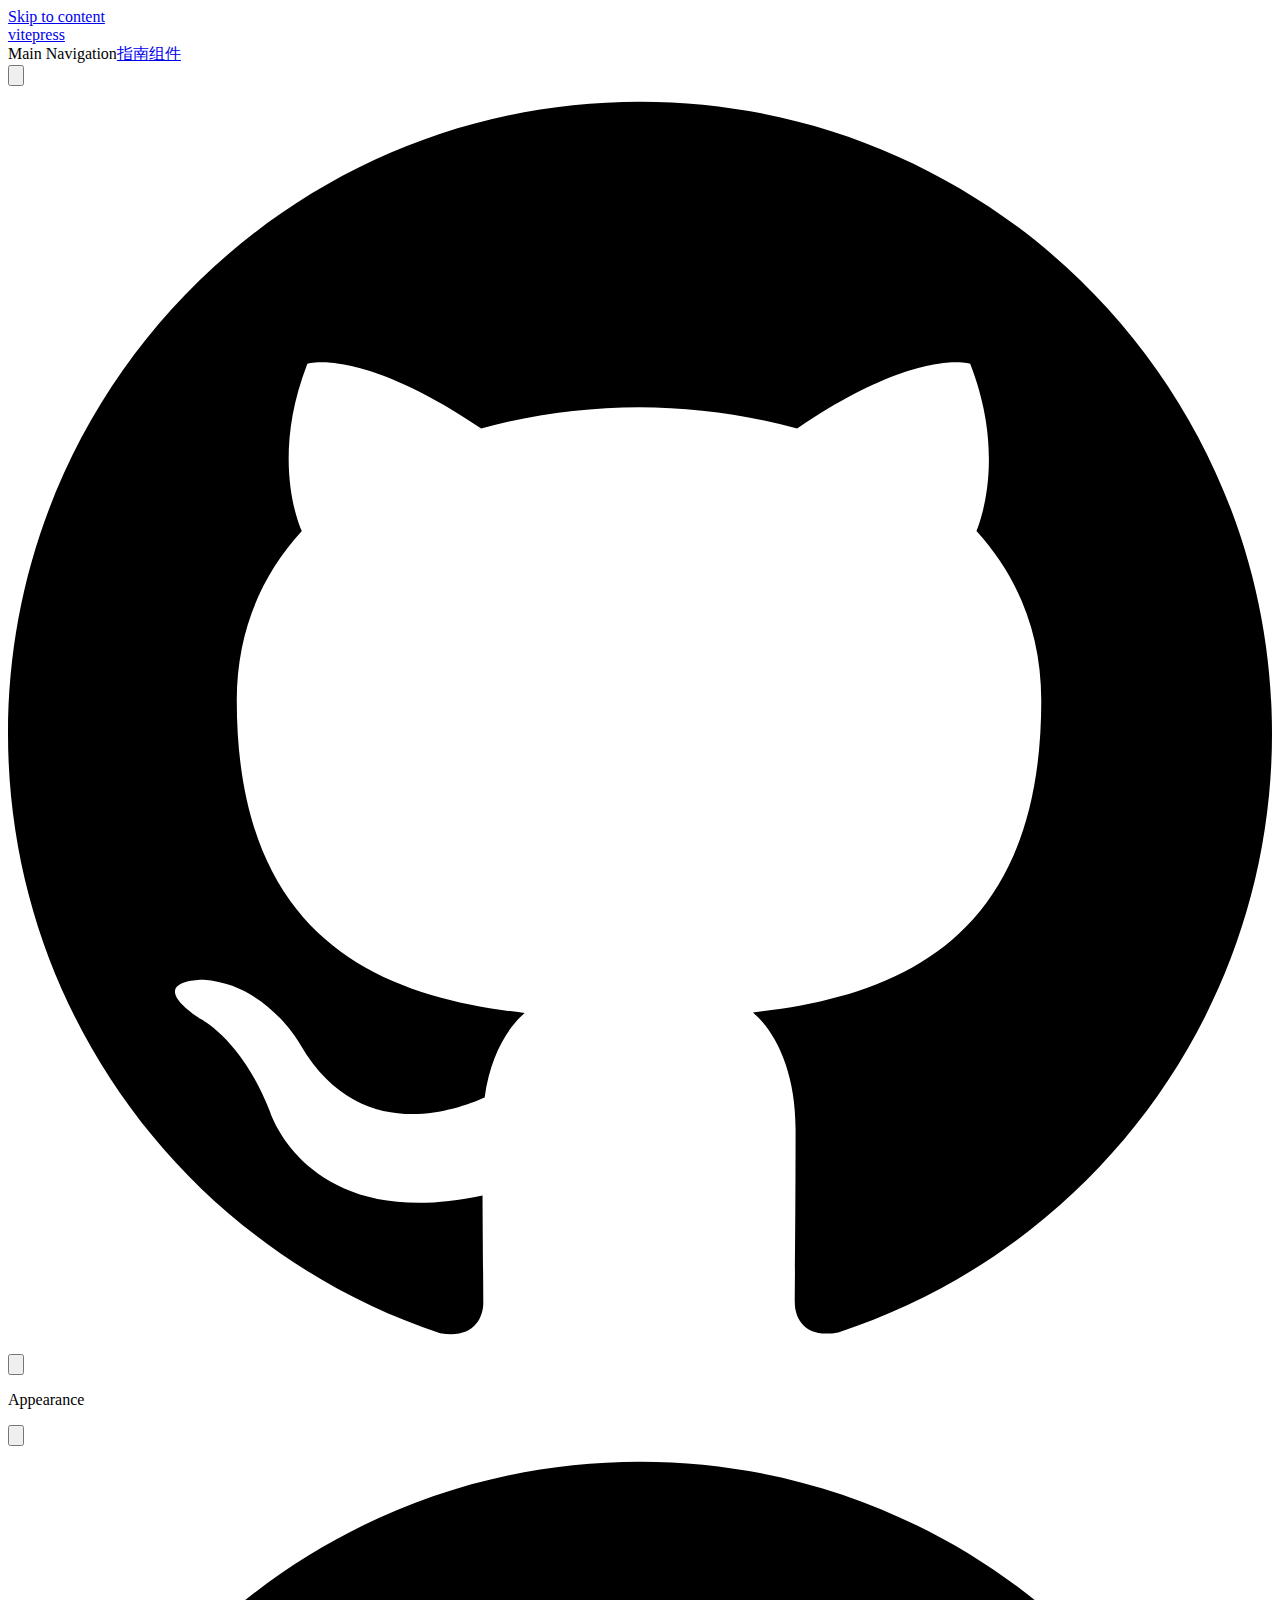
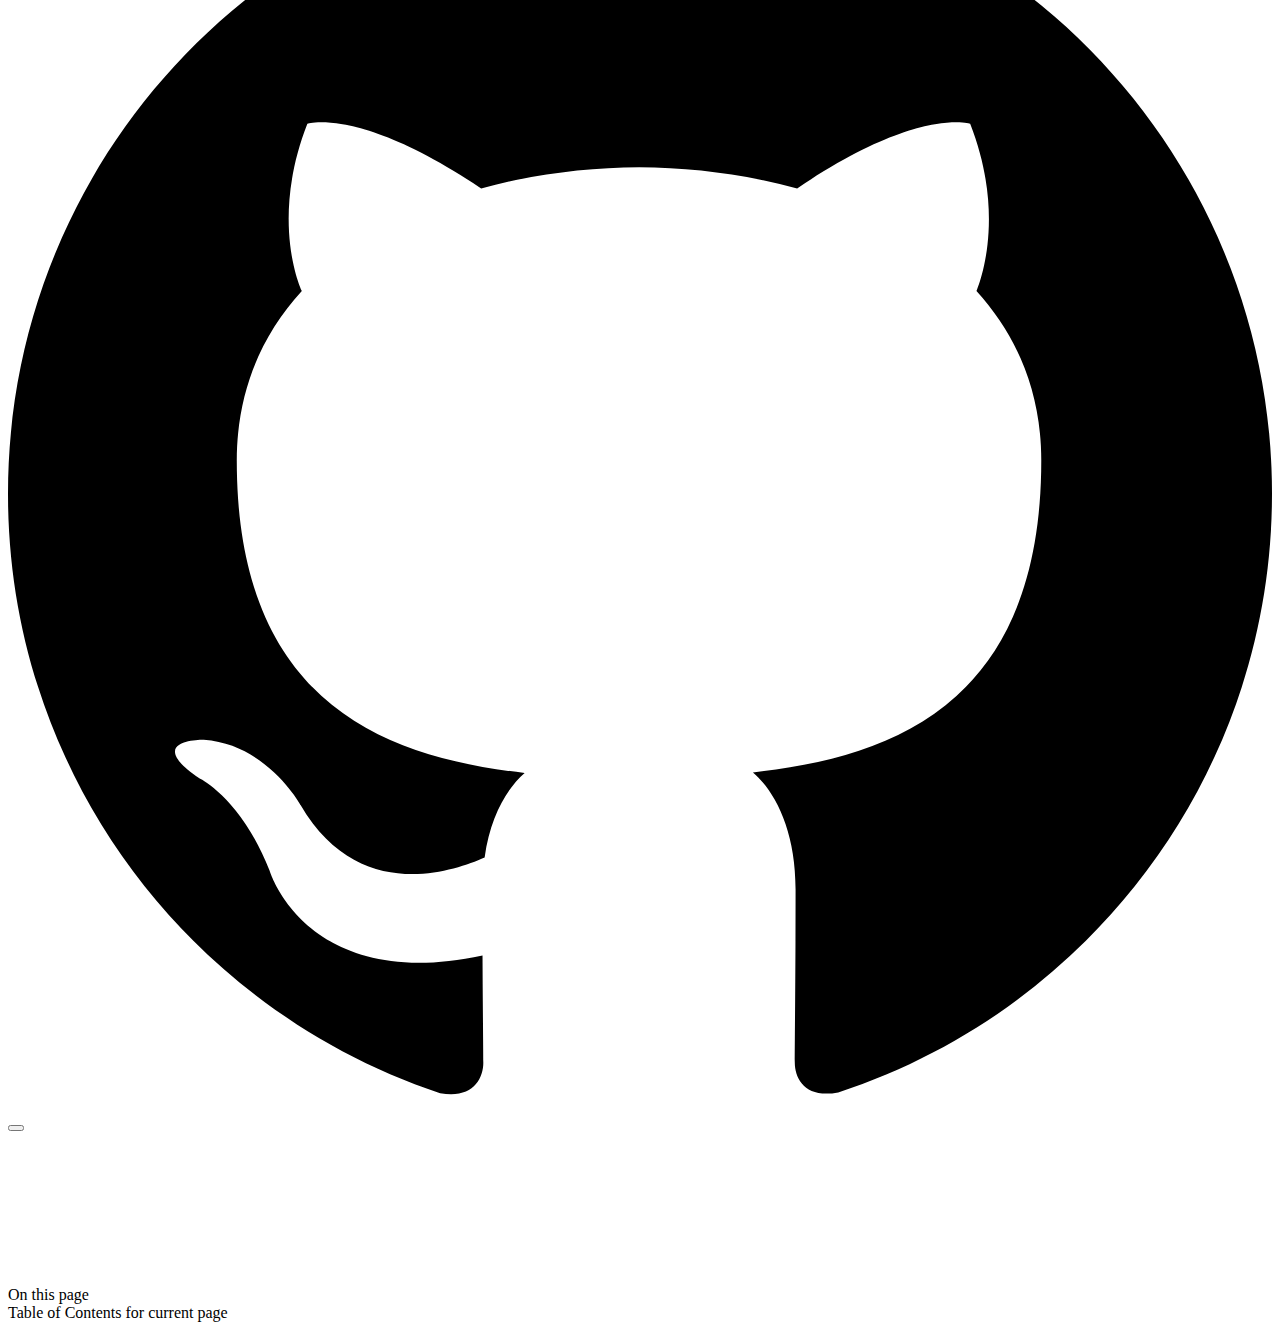
==== commit 94155a1e: "add" ====
--- a/index.html
+++ b/index.html
@@ -5,18 +5,18 @@
     <meta name="viewport" content="width=device-width,initial-scale=1">
     <title>VitePress | VitePress</title>
     <meta name="description" content="A VitePress site">
-    <link rel="preload stylesheet" href="/assets/style.d7ed78ca.css" as="style">
-    <script type="module" src="/assets/app.8b1fbba4.js"></script>
-    <link rel="preload" href="/assets/inter-roman-latin.2ed14f66.woff2" as="font" type="font/woff2" crossorigin="">
-  <link rel="modulepreload" href="/assets/chunks/framework.64171396.js">
-  <link rel="modulepreload" href="/assets/chunks/theme.69d106ed.js">
-  <link rel="modulepreload" href="/assets/index.md.868f5935.lean.js">
+    <link rel="preload stylesheet" href="/UI/assets/style.ce9b86e6.css" as="style">
+    <script type="module" src="/UI/assets/app.5e397469.js"></script>
+    <link rel="preload" href="/UI/assets/inter-roman-latin.2ed14f66.woff2" as="font" type="font/woff2" crossorigin="">
+  <link rel="modulepreload" href="/UI/assets/chunks/framework.6ffbabdb.js">
+  <link rel="modulepreload" href="/UI/assets/chunks/theme.7faec1d5.js">
+  <link rel="modulepreload" href="/UI/assets/index.md.a05cf38d.lean.js">
   <script id="check-dark-light">(()=>{const e=localStorage.getItem("vitepress-theme-appearance")||"",a=window.matchMedia("(prefers-color-scheme: dark)").matches;(!e||e==="auto"?a:e==="dark")&&document.documentElement.classList.add("dark")})();</script>
   </head>
   <body>
-    <div id="app"><div class="Layout" data-v-83628164 data-v-e5b68229><!--[--><!--]--><!--[--><span tabindex="-1" data-v-6f2ebb38></span><a href="#VPContent" class="VPSkipLink visually-hidden" data-v-6f2ebb38> Skip to content </a><!--]--><!----><header class="VPNav" data-v-e5b68229 data-v-efdf4725><div class="VPNavBar" data-v-efdf4725 data-v-f6506367><div class="container" data-v-f6506367><div class="title" data-v-f6506367><div class="VPNavBarTitle" data-v-f6506367 data-v-76a838c4><a class="title" href="/" data-v-76a838c4><!--[--><!--]--><!----><!--[-->vitepress<!--]--><!--[--><!--]--></a></div></div><div class="content" data-v-f6506367><div class="curtain" data-v-f6506367></div><div class="content-body" data-v-f6506367><!--[--><!--]--><!----><nav aria-labelledby="main-nav-aria-label" class="VPNavBarMenu menu" data-v-f6506367 data-v-333807c3><span id="main-nav-aria-label" class="visually-hidden" data-v-333807c3>Main Navigation</span><!--[--><!--[--><a class="VPLink link VPNavBarMenuLink" href="/guild/installation.html" tabindex="0" data-v-333807c3 data-v-3a5fad71 data-v-2bb4aba5><!--[-->指南<!--]--><!----></a><!--]--><!--[--><a class="VPLink link VPNavBarMenuLink" href="/components/button.html" tabindex="0" data-v-333807c3 data-v-3a5fad71 data-v-2bb4aba5><!--[-->组件<!--]--><!----></a><!--]--><!--]--></nav><!----><div class="VPNavBarAppearance appearance" data-v-f6506367 data-v-f01d9009><label title="toggle dark mode" data-v-f01d9009 data-v-d0e2f3b9><button class="VPSwitch VPSwitchAppearance" type="button" role="switch" aria-checked="false" data-v-d0e2f3b9 data-v-e4b260c0><span class="check" data-v-e4b260c0><span class="icon" data-v-e4b260c0><!--[--><svg xmlns="http://www.w3.org/2000/svg" aria-hidden="true" focusable="false" viewbox="0 0 24 24" class="sun" data-v-d0e2f3b9><path d="M12,18c-3.3,0-6-2.7-6-6s2.7-6,6-6s6,2.7,6,6S15.3,18,12,18zM12,8c-2.2,0-4,1.8-4,4c0,2.2,1.8,4,4,4c2.2,0,4-1.8,4-4C16,9.8,14.2,8,12,8z"></path><path d="M12,4c-0.6,0-1-0.4-1-1V1c0-0.6,0.4-1,1-1s1,0.4,1,1v2C13,3.6,12.6,4,12,4z"></path><path d="M12,24c-0.6,0-1-0.4-1-1v-2c0-0.6,0.4-1,1-1s1,0.4,1,1v2C13,23.6,12.6,24,12,24z"></path><path d="M5.6,6.6c-0.3,0-0.5-0.1-0.7-0.3L3.5,4.9c-0.4-0.4-0.4-1,0-1.4s1-0.4,1.4,0l1.4,1.4c0.4,0.4,0.4,1,0,1.4C6.2,6.5,5.9,6.6,5.6,6.6z"></path><path d="M19.8,20.8c-0.3,0-0.5-0.1-0.7-0.3l-1.4-1.4c-0.4-0.4-0.4-1,0-1.4s1-0.4,1.4,0l1.4,1.4c0.4,0.4,0.4,1,0,1.4C20.3,20.7,20,20.8,19.8,20.8z"></path><path d="M3,13H1c-0.6,0-1-0.4-1-1s0.4-1,1-1h2c0.6,0,1,0.4,1,1S3.6,13,3,13z"></path><path d="M23,13h-2c-0.6,0-1-0.4-1-1s0.4-1,1-1h2c0.6,0,1,0.4,1,1S23.6,13,23,13z"></path><path d="M4.2,20.8c-0.3,0-0.5-0.1-0.7-0.3c-0.4-0.4-0.4-1,0-1.4l1.4-1.4c0.4-0.4,1-0.4,1.4,0s0.4,1,0,1.4l-1.4,1.4C4.7,20.7,4.5,20.8,4.2,20.8z"></path><path d="M18.4,6.6c-0.3,0-0.5-0.1-0.7-0.3c-0.4-0.4-0.4-1,0-1.4l1.4-1.4c0.4-0.4,1-0.4,1.4,0s0.4,1,0,1.4l-1.4,1.4C18.9,6.5,18.6,6.6,18.4,6.6z"></path></svg><svg xmlns="http://www.w3.org/2000/svg" aria-hidden="true" focusable="false" viewbox="0 0 24 24" class="moon" data-v-d0e2f3b9><path d="M12.1,22c-0.3,0-0.6,0-0.9,0c-5.5-0.5-9.5-5.4-9-10.9c0.4-4.8,4.2-8.6,9-9c0.4,0,0.8,0.2,1,0.5c0.2,0.3,0.2,0.8-0.1,1.1c-2,2.7-1.4,6.4,1.3,8.4c2.1,1.6,5,1.6,7.1,0c0.3-0.2,0.7-0.3,1.1-0.1c0.3,0.2,0.5,0.6,0.5,1c-0.2,2.7-1.5,5.1-3.6,6.8C16.6,21.2,14.4,22,12.1,22zM9.3,4.4c-2.9,1-5,3.6-5.2,6.8c-0.4,4.4,2.8,8.3,7.2,8.7c2.1,0.2,4.2-0.4,5.8-1.8c1.1-0.9,1.9-2.1,2.4-3.4c-2.5,0.9-5.3,0.5-7.5-1.1C9.2,11.4,8.1,7.7,9.3,4.4z"></path></svg><!--]--></span></span></button></label></div><div class="VPSocialLinks VPNavBarSocialLinks social-links" data-v-f6506367 data-v-49c137c7 data-v-acf1917e><!--[--><a class="VPSocialLink" href="https://github.com/qddidi/easyest" aria-label="github" target="_blank" rel="noopener" data-v-acf1917e data-v-4cabb17e><svg role="img" viewBox="0 0 24 24" xmlns="http://www.w3.org/2000/svg"><title>GitHub</title><path d="M12 .297c-6.63 0-12 5.373-12 12 0 5.303 3.438 9.8 8.205 11.385.6.113.82-.258.82-.577 0-.285-.01-1.04-.015-2.04-3.338.724-4.042-1.61-4.042-1.61C4.422 18.07 3.633 17.7 3.633 17.7c-1.087-.744.084-.729.084-.729 1.205.084 1.838 1.236 1.838 1.236 1.07 1.835 2.809 1.305 3.495.998.108-.776.417-1.305.76-1.605-2.665-.3-5.466-1.332-5.466-5.93 0-1.31.465-2.38 1.235-3.22-.135-.303-.54-1.523.105-3.176 0 0 1.005-.322 3.3 1.23.96-.267 1.98-.399 3-.405 1.02.006 2.04.138 3 .405 2.28-1.552 3.285-1.23 3.285-1.23.645 1.653.24 2.873.12 3.176.765.84 1.23 1.91 1.23 3.22 0 4.61-2.805 5.625-5.475 5.92.42.36.81 1.096.81 2.22 0 1.606-.015 2.896-.015 3.286 0 .315.21.69.825.57C20.565 22.092 24 17.592 24 12.297c0-6.627-5.373-12-12-12"/></svg></a><!--]--></div><div class="VPFlyout VPNavBarExtra extra" data-v-f6506367 data-v-e46bee20 data-v-51f00bad><button type="button" class="button" aria-haspopup="true" aria-expanded="false" aria-label="extra navigation" data-v-51f00bad><svg xmlns="http://www.w3.org/2000/svg" aria-hidden="true" focusable="false" viewbox="0 0 24 24" class="icon" data-v-51f00bad><circle cx="12" cy="12" r="2"></circle><circle cx="19" cy="12" r="2"></circle><circle cx="5" cy="12" r="2"></circle></svg></button><div class="menu" data-v-51f00bad><div class="VPMenu" data-v-51f00bad data-v-7be5fc8b><!----><!--[--><!--[--><!----><div class="group" data-v-e46bee20><div class="item appearance" data-v-e46bee20><p class="label" data-v-e46bee20>Appearance</p><div class="appearance-action" data-v-e46bee20><label title="toggle dark mode" data-v-e46bee20 data-v-d0e2f3b9><button class="VPSwitch VPSwitchAppearance" type="button" role="switch" aria-checked="false" data-v-d0e2f3b9 data-v-e4b260c0><span class="check" data-v-e4b260c0><span class="icon" data-v-e4b260c0><!--[--><svg xmlns="http://www.w3.org/2000/svg" aria-hidden="true" focusable="false" viewbox="0 0 24 24" class="sun" data-v-d0e2f3b9><path d="M12,18c-3.3,0-6-2.7-6-6s2.7-6,6-6s6,2.7,6,6S15.3,18,12,18zM12,8c-2.2,0-4,1.8-4,4c0,2.2,1.8,4,4,4c2.2,0,4-1.8,4-4C16,9.8,14.2,8,12,8z"></path><path d="M12,4c-0.6,0-1-0.4-1-1V1c0-0.6,0.4-1,1-1s1,0.4,1,1v2C13,3.6,12.6,4,12,4z"></path><path d="M12,24c-0.6,0-1-0.4-1-1v-2c0-0.6,0.4-1,1-1s1,0.4,1,1v2C13,23.6,12.6,24,12,24z"></path><path d="M5.6,6.6c-0.3,0-0.5-0.1-0.7-0.3L3.5,4.9c-0.4-0.4-0.4-1,0-1.4s1-0.4,1.4,0l1.4,1.4c0.4,0.4,0.4,1,0,1.4C6.2,6.5,5.9,6.6,5.6,6.6z"></path><path d="M19.8,20.8c-0.3,0-0.5-0.1-0.7-0.3l-1.4-1.4c-0.4-0.4-0.4-1,0-1.4s1-0.4,1.4,0l1.4,1.4c0.4,0.4,0.4,1,0,1.4C20.3,20.7,20,20.8,19.8,20.8z"></path><path d="M3,13H1c-0.6,0-1-0.4-1-1s0.4-1,1-1h2c0.6,0,1,0.4,1,1S3.6,13,3,13z"></path><path d="M23,13h-2c-0.6,0-1-0.4-1-1s0.4-1,1-1h2c0.6,0,1,0.4,1,1S23.6,13,23,13z"></path><path d="M4.2,20.8c-0.3,0-0.5-0.1-0.7-0.3c-0.4-0.4-0.4-1,0-1.4l1.4-1.4c0.4-0.4,1-0.4,1.4,0s0.4,1,0,1.4l-1.4,1.4C4.7,20.7,4.5,20.8,4.2,20.8z"></path><path d="M18.4,6.6c-0.3,0-0.5-0.1-0.7-0.3c-0.4-0.4-0.4-1,0-1.4l1.4-1.4c0.4-0.4,1-0.4,1.4,0s0.4,1,0,1.4l-1.4,1.4C18.9,6.5,18.6,6.6,18.4,6.6z"></path></svg><svg xmlns="http://www.w3.org/2000/svg" aria-hidden="true" focusable="false" viewbox="0 0 24 24" class="moon" data-v-d0e2f3b9><path d="M12.1,22c-0.3,0-0.6,0-0.9,0c-5.5-0.5-9.5-5.4-9-10.9c0.4-4.8,4.2-8.6,9-9c0.4,0,0.8,0.2,1,0.5c0.2,0.3,0.2,0.8-0.1,1.1c-2,2.7-1.4,6.4,1.3,8.4c2.1,1.6,5,1.6,7.1,0c0.3-0.2,0.7-0.3,1.1-0.1c0.3,0.2,0.5,0.6,0.5,1c-0.2,2.7-1.5,5.1-3.6,6.8C16.6,21.2,14.4,22,12.1,22zM9.3,4.4c-2.9,1-5,3.6-5.2,6.8c-0.4,4.4,2.8,8.3,7.2,8.7c2.1,0.2,4.2-0.4,5.8-1.8c1.1-0.9,1.9-2.1,2.4-3.4c-2.5,0.9-5.3,0.5-7.5-1.1C9.2,11.4,8.1,7.7,9.3,4.4z"></path></svg><!--]--></span></span></button></label></div></div></div><div class="group" data-v-e46bee20><div class="item social-links" data-v-e46bee20><div class="VPSocialLinks social-links-list" data-v-e46bee20 data-v-acf1917e><!--[--><a class="VPSocialLink" href="https://github.com/qddidi/easyest" aria-label="github" target="_blank" rel="noopener" data-v-acf1917e data-v-4cabb17e><svg role="img" viewBox="0 0 24 24" xmlns="http://www.w3.org/2000/svg"><title>GitHub</title><path d="M12 .297c-6.63 0-12 5.373-12 12 0 5.303 3.438 9.8 8.205 11.385.6.113.82-.258.82-.577 0-.285-.01-1.04-.015-2.04-3.338.724-4.042-1.61-4.042-1.61C4.422 18.07 3.633 17.7 3.633 17.7c-1.087-.744.084-.729.084-.729 1.205.084 1.838 1.236 1.838 1.236 1.07 1.835 2.809 1.305 3.495.998.108-.776.417-1.305.76-1.605-2.665-.3-5.466-1.332-5.466-5.93 0-1.31.465-2.38 1.235-3.22-.135-.303-.54-1.523.105-3.176 0 0 1.005-.322 3.3 1.23.96-.267 1.98-.399 3-.405 1.02.006 2.04.138 3 .405 2.28-1.552 3.285-1.23 3.285-1.23.645 1.653.24 2.873.12 3.176.765.84 1.23 1.91 1.23 3.22 0 4.61-2.805 5.625-5.475 5.92.42.36.81 1.096.81 2.22 0 1.606-.015 2.896-.015 3.286 0 .315.21.69.825.57C20.565 22.092 24 17.592 24 12.297c0-6.627-5.373-12-12-12"/></svg></a><!--]--></div></div></div><!--]--><!--]--></div></div></div><!--[--><!--]--><button type="button" class="VPNavBarHamburger hamburger" aria-label="mobile navigation" aria-expanded="false" aria-controls="VPNavScreen" data-v-f6506367 data-v-dd2ba0c3><span class="container" data-v-dd2ba0c3><span class="top" data-v-dd2ba0c3></span><span class="middle" data-v-dd2ba0c3></span><span class="bottom" data-v-dd2ba0c3></span></span></button></div></div></div></div><!----></header><!----><!----><div class="VPContent" id="VPContent" data-v-e5b68229 data-v-4fa40200><div class="VPDoc has-aside" data-v-4fa40200 data-v-e373feb7><!--[--><!--]--><div class="container" data-v-e373feb7><div class="aside" data-v-e373feb7><div class="aside-curtain" data-v-e373feb7></div><div class="aside-container" data-v-e373feb7><div class="aside-content" data-v-e373feb7><div class="VPDocAside" data-v-e373feb7 data-v-db8f0b97><!--[--><!--]--><!--[--><!--[--><!--[--><!--[--><div class="uv-ui-iframe" style="right:cale(20% - 0px);" data-v-83628164><iframe width="100%" height="100%" frameborder="0" src="https://monsterwx.gitee.io/uv-ui-example" data-v-83628164></iframe></div><!--]--><!--]--><!--]--><!--]--><div class="VPDocAsideOutline" data-v-db8f0b97 data-v-37479264><div class="content" data-v-37479264><div class="outline-marker" data-v-37479264></div><div class="outline-title" data-v-37479264>On this page</div><nav aria-labelledby="doc-outline-aria-label" data-v-37479264><span class="visually-hidden" id="doc-outline-aria-label" data-v-37479264> Table of Contents for current page </span><ul class="root" data-v-37479264 data-v-faf2c8b9><!--[--><!--]--></ul></nav></div></div><!--[--><!--]--><div class="spacer" data-v-db8f0b97></div><!--[--><!--]--><!----><!--[--><!--]--><!--[--><!--]--></div></div></div></div><div class="content" data-v-e373feb7><div class="content-container" data-v-e373feb7><!--[--><!--]--><!----><main class="main" data-v-e373feb7><div style="position:relative;" class="vp-doc _index" data-v-e373feb7><div></div></div></main><footer class="VPDocFooter" data-v-e373feb7 data-v-366e5d28><!--[--><!--]--><!----><!----></footer><!--[--><!--]--></div></div></div><!--[--><!--]--></div></div><!----><!--[--><!--]--></div></div>
-    <script>__VP_HASH_MAP__ = JSON.parse("{\"index.md\":\"868f5935\",\"components_button.md\":\"4cfa168b\",\"guild_installation.md\":\"2f761bc0\"}")
-__VP_SITE_DATA__ = JSON.parse("{\"lang\":\"en-US\",\"dir\":\"ltr\",\"title\":\"VitePress\",\"description\":\"A VitePress site\",\"base\":\"/\",\"head\":[],\"appearance\":true,\"themeConfig\":{\"siteTitle\":\"vitepress\",\"nav\":[{\"text\":\"指南\",\"link\":\"/guild/installation\"},{\"text\":\"组件\",\"link\":\"/components/button\"}],\"socialLinks\":[{\"icon\":\"github\",\"link\":\"https://github.com/qddidi/easyest\"}],\"sidebar\":{\"/guild/\":[{\"text\":\"基础\",\"items\":[{\"text\":\"安装\",\"link\":\"/guild/installation\"},{\"text\":\"快速开始\",\"link\":\"/guild/installation\"}]}],\"/components/\":[{\"text\":\"基础组件\",\"items\":[{\"text\":\"Button\",\"link\":\"/components/button\"}]}]}},\"locales\":{},\"scrollOffset\":90,\"cleanUrls\":false}")</script>
+    <div id="app"><div class="Layout" data-v-d88616f6 data-v-e5b68229><!--[--><!--]--><!--[--><span tabindex="-1" data-v-6f2ebb38></span><a href="#VPContent" class="VPSkipLink visually-hidden" data-v-6f2ebb38> Skip to content </a><!--]--><!----><header class="VPNav" data-v-e5b68229 data-v-efdf4725><div class="VPNavBar" data-v-efdf4725 data-v-f6506367><div class="container" data-v-f6506367><div class="title" data-v-f6506367><div class="VPNavBarTitle" data-v-f6506367 data-v-76a838c4><a class="title" href="/UI/" data-v-76a838c4><!--[--><!--]--><!----><!--[-->vitepress<!--]--><!--[--><!--]--></a></div></div><div class="content" data-v-f6506367><div class="curtain" data-v-f6506367></div><div class="content-body" data-v-f6506367><!--[--><!--]--><!----><nav aria-labelledby="main-nav-aria-label" class="VPNavBarMenu menu" data-v-f6506367 data-v-333807c3><span id="main-nav-aria-label" class="visually-hidden" data-v-333807c3>Main Navigation</span><!--[--><!--[--><a class="VPLink link VPNavBarMenuLink" href="/UI/guild/installation.html" tabindex="0" data-v-333807c3 data-v-3a5fad71 data-v-2bb4aba5><!--[-->指南<!--]--><!----></a><!--]--><!--[--><a class="VPLink link VPNavBarMenuLink" href="/UI/components/button.html" tabindex="0" data-v-333807c3 data-v-3a5fad71 data-v-2bb4aba5><!--[-->组件<!--]--><!----></a><!--]--><!--]--></nav><!----><div class="VPNavBarAppearance appearance" data-v-f6506367 data-v-f01d9009><label title="toggle dark mode" data-v-f01d9009 data-v-d0e2f3b9><button class="VPSwitch VPSwitchAppearance" type="button" role="switch" aria-checked="false" data-v-d0e2f3b9 data-v-e4b260c0><span class="check" data-v-e4b260c0><span class="icon" data-v-e4b260c0><!--[--><svg xmlns="http://www.w3.org/2000/svg" aria-hidden="true" focusable="false" viewbox="0 0 24 24" class="sun" data-v-d0e2f3b9><path d="M12,18c-3.3,0-6-2.7-6-6s2.7-6,6-6s6,2.7,6,6S15.3,18,12,18zM12,8c-2.2,0-4,1.8-4,4c0,2.2,1.8,4,4,4c2.2,0,4-1.8,4-4C16,9.8,14.2,8,12,8z"></path><path d="M12,4c-0.6,0-1-0.4-1-1V1c0-0.6,0.4-1,1-1s1,0.4,1,1v2C13,3.6,12.6,4,12,4z"></path><path d="M12,24c-0.6,0-1-0.4-1-1v-2c0-0.6,0.4-1,1-1s1,0.4,1,1v2C13,23.6,12.6,24,12,24z"></path><path d="M5.6,6.6c-0.3,0-0.5-0.1-0.7-0.3L3.5,4.9c-0.4-0.4-0.4-1,0-1.4s1-0.4,1.4,0l1.4,1.4c0.4,0.4,0.4,1,0,1.4C6.2,6.5,5.9,6.6,5.6,6.6z"></path><path d="M19.8,20.8c-0.3,0-0.5-0.1-0.7-0.3l-1.4-1.4c-0.4-0.4-0.4-1,0-1.4s1-0.4,1.4,0l1.4,1.4c0.4,0.4,0.4,1,0,1.4C20.3,20.7,20,20.8,19.8,20.8z"></path><path d="M3,13H1c-0.6,0-1-0.4-1-1s0.4-1,1-1h2c0.6,0,1,0.4,1,1S3.6,13,3,13z"></path><path d="M23,13h-2c-0.6,0-1-0.4-1-1s0.4-1,1-1h2c0.6,0,1,0.4,1,1S23.6,13,23,13z"></path><path d="M4.2,20.8c-0.3,0-0.5-0.1-0.7-0.3c-0.4-0.4-0.4-1,0-1.4l1.4-1.4c0.4-0.4,1-0.4,1.4,0s0.4,1,0,1.4l-1.4,1.4C4.7,20.7,4.5,20.8,4.2,20.8z"></path><path d="M18.4,6.6c-0.3,0-0.5-0.1-0.7-0.3c-0.4-0.4-0.4-1,0-1.4l1.4-1.4c0.4-0.4,1-0.4,1.4,0s0.4,1,0,1.4l-1.4,1.4C18.9,6.5,18.6,6.6,18.4,6.6z"></path></svg><svg xmlns="http://www.w3.org/2000/svg" aria-hidden="true" focusable="false" viewbox="0 0 24 24" class="moon" data-v-d0e2f3b9><path d="M12.1,22c-0.3,0-0.6,0-0.9,0c-5.5-0.5-9.5-5.4-9-10.9c0.4-4.8,4.2-8.6,9-9c0.4,0,0.8,0.2,1,0.5c0.2,0.3,0.2,0.8-0.1,1.1c-2,2.7-1.4,6.4,1.3,8.4c2.1,1.6,5,1.6,7.1,0c0.3-0.2,0.7-0.3,1.1-0.1c0.3,0.2,0.5,0.6,0.5,1c-0.2,2.7-1.5,5.1-3.6,6.8C16.6,21.2,14.4,22,12.1,22zM9.3,4.4c-2.9,1-5,3.6-5.2,6.8c-0.4,4.4,2.8,8.3,7.2,8.7c2.1,0.2,4.2-0.4,5.8-1.8c1.1-0.9,1.9-2.1,2.4-3.4c-2.5,0.9-5.3,0.5-7.5-1.1C9.2,11.4,8.1,7.7,9.3,4.4z"></path></svg><!--]--></span></span></button></label></div><div class="VPSocialLinks VPNavBarSocialLinks social-links" data-v-f6506367 data-v-49c137c7 data-v-acf1917e><!--[--><a class="VPSocialLink" href="https://github.com/qddidi/easyest" aria-label="github" target="_blank" rel="noopener" data-v-acf1917e data-v-4cabb17e><svg role="img" viewBox="0 0 24 24" xmlns="http://www.w3.org/2000/svg"><title>GitHub</title><path d="M12 .297c-6.63 0-12 5.373-12 12 0 5.303 3.438 9.8 8.205 11.385.6.113.82-.258.82-.577 0-.285-.01-1.04-.015-2.04-3.338.724-4.042-1.61-4.042-1.61C4.422 18.07 3.633 17.7 3.633 17.7c-1.087-.744.084-.729.084-.729 1.205.084 1.838 1.236 1.838 1.236 1.07 1.835 2.809 1.305 3.495.998.108-.776.417-1.305.76-1.605-2.665-.3-5.466-1.332-5.466-5.93 0-1.31.465-2.38 1.235-3.22-.135-.303-.54-1.523.105-3.176 0 0 1.005-.322 3.3 1.23.96-.267 1.98-.399 3-.405 1.02.006 2.04.138 3 .405 2.28-1.552 3.285-1.23 3.285-1.23.645 1.653.24 2.873.12 3.176.765.84 1.23 1.91 1.23 3.22 0 4.61-2.805 5.625-5.475 5.92.42.36.81 1.096.81 2.22 0 1.606-.015 2.896-.015 3.286 0 .315.21.69.825.57C20.565 22.092 24 17.592 24 12.297c0-6.627-5.373-12-12-12"/></svg></a><!--]--></div><div class="VPFlyout VPNavBarExtra extra" data-v-f6506367 data-v-e46bee20 data-v-51f00bad><button type="button" class="button" aria-haspopup="true" aria-expanded="false" aria-label="extra navigation" data-v-51f00bad><svg xmlns="http://www.w3.org/2000/svg" aria-hidden="true" focusable="false" viewbox="0 0 24 24" class="icon" data-v-51f00bad><circle cx="12" cy="12" r="2"></circle><circle cx="19" cy="12" r="2"></circle><circle cx="5" cy="12" r="2"></circle></svg></button><div class="menu" data-v-51f00bad><div class="VPMenu" data-v-51f00bad data-v-7be5fc8b><!----><!--[--><!--[--><!----><div class="group" data-v-e46bee20><div class="item appearance" data-v-e46bee20><p class="label" data-v-e46bee20>Appearance</p><div class="appearance-action" data-v-e46bee20><label title="toggle dark mode" data-v-e46bee20 data-v-d0e2f3b9><button class="VPSwitch VPSwitchAppearance" type="button" role="switch" aria-checked="false" data-v-d0e2f3b9 data-v-e4b260c0><span class="check" data-v-e4b260c0><span class="icon" data-v-e4b260c0><!--[--><svg xmlns="http://www.w3.org/2000/svg" aria-hidden="true" focusable="false" viewbox="0 0 24 24" class="sun" data-v-d0e2f3b9><path d="M12,18c-3.3,0-6-2.7-6-6s2.7-6,6-6s6,2.7,6,6S15.3,18,12,18zM12,8c-2.2,0-4,1.8-4,4c0,2.2,1.8,4,4,4c2.2,0,4-1.8,4-4C16,9.8,14.2,8,12,8z"></path><path d="M12,4c-0.6,0-1-0.4-1-1V1c0-0.6,0.4-1,1-1s1,0.4,1,1v2C13,3.6,12.6,4,12,4z"></path><path d="M12,24c-0.6,0-1-0.4-1-1v-2c0-0.6,0.4-1,1-1s1,0.4,1,1v2C13,23.6,12.6,24,12,24z"></path><path d="M5.6,6.6c-0.3,0-0.5-0.1-0.7-0.3L3.5,4.9c-0.4-0.4-0.4-1,0-1.4s1-0.4,1.4,0l1.4,1.4c0.4,0.4,0.4,1,0,1.4C6.2,6.5,5.9,6.6,5.6,6.6z"></path><path d="M19.8,20.8c-0.3,0-0.5-0.1-0.7-0.3l-1.4-1.4c-0.4-0.4-0.4-1,0-1.4s1-0.4,1.4,0l1.4,1.4c0.4,0.4,0.4,1,0,1.4C20.3,20.7,20,20.8,19.8,20.8z"></path><path d="M3,13H1c-0.6,0-1-0.4-1-1s0.4-1,1-1h2c0.6,0,1,0.4,1,1S3.6,13,3,13z"></path><path d="M23,13h-2c-0.6,0-1-0.4-1-1s0.4-1,1-1h2c0.6,0,1,0.4,1,1S23.6,13,23,13z"></path><path d="M4.2,20.8c-0.3,0-0.5-0.1-0.7-0.3c-0.4-0.4-0.4-1,0-1.4l1.4-1.4c0.4-0.4,1-0.4,1.4,0s0.4,1,0,1.4l-1.4,1.4C4.7,20.7,4.5,20.8,4.2,20.8z"></path><path d="M18.4,6.6c-0.3,0-0.5-0.1-0.7-0.3c-0.4-0.4-0.4-1,0-1.4l1.4-1.4c0.4-0.4,1-0.4,1.4,0s0.4,1,0,1.4l-1.4,1.4C18.9,6.5,18.6,6.6,18.4,6.6z"></path></svg><svg xmlns="http://www.w3.org/2000/svg" aria-hidden="true" focusable="false" viewbox="0 0 24 24" class="moon" data-v-d0e2f3b9><path d="M12.1,22c-0.3,0-0.6,0-0.9,0c-5.5-0.5-9.5-5.4-9-10.9c0.4-4.8,4.2-8.6,9-9c0.4,0,0.8,0.2,1,0.5c0.2,0.3,0.2,0.8-0.1,1.1c-2,2.7-1.4,6.4,1.3,8.4c2.1,1.6,5,1.6,7.1,0c0.3-0.2,0.7-0.3,1.1-0.1c0.3,0.2,0.5,0.6,0.5,1c-0.2,2.7-1.5,5.1-3.6,6.8C16.6,21.2,14.4,22,12.1,22zM9.3,4.4c-2.9,1-5,3.6-5.2,6.8c-0.4,4.4,2.8,8.3,7.2,8.7c2.1,0.2,4.2-0.4,5.8-1.8c1.1-0.9,1.9-2.1,2.4-3.4c-2.5,0.9-5.3,0.5-7.5-1.1C9.2,11.4,8.1,7.7,9.3,4.4z"></path></svg><!--]--></span></span></button></label></div></div></div><div class="group" data-v-e46bee20><div class="item social-links" data-v-e46bee20><div class="VPSocialLinks social-links-list" data-v-e46bee20 data-v-acf1917e><!--[--><a class="VPSocialLink" href="https://github.com/qddidi/easyest" aria-label="github" target="_blank" rel="noopener" data-v-acf1917e data-v-4cabb17e><svg role="img" viewBox="0 0 24 24" xmlns="http://www.w3.org/2000/svg"><title>GitHub</title><path d="M12 .297c-6.63 0-12 5.373-12 12 0 5.303 3.438 9.8 8.205 11.385.6.113.82-.258.82-.577 0-.285-.01-1.04-.015-2.04-3.338.724-4.042-1.61-4.042-1.61C4.422 18.07 3.633 17.7 3.633 17.7c-1.087-.744.084-.729.084-.729 1.205.084 1.838 1.236 1.838 1.236 1.07 1.835 2.809 1.305 3.495.998.108-.776.417-1.305.76-1.605-2.665-.3-5.466-1.332-5.466-5.93 0-1.31.465-2.38 1.235-3.22-.135-.303-.54-1.523.105-3.176 0 0 1.005-.322 3.3 1.23.96-.267 1.98-.399 3-.405 1.02.006 2.04.138 3 .405 2.28-1.552 3.285-1.23 3.285-1.23.645 1.653.24 2.873.12 3.176.765.84 1.23 1.91 1.23 3.22 0 4.61-2.805 5.625-5.475 5.92.42.36.81 1.096.81 2.22 0 1.606-.015 2.896-.015 3.286 0 .315.21.69.825.57C20.565 22.092 24 17.592 24 12.297c0-6.627-5.373-12-12-12"/></svg></a><!--]--></div></div></div><!--]--><!--]--></div></div></div><!--[--><!--]--><button type="button" class="VPNavBarHamburger hamburger" aria-label="mobile navigation" aria-expanded="false" aria-controls="VPNavScreen" data-v-f6506367 data-v-dd2ba0c3><span class="container" data-v-dd2ba0c3><span class="top" data-v-dd2ba0c3></span><span class="middle" data-v-dd2ba0c3></span><span class="bottom" data-v-dd2ba0c3></span></span></button></div></div></div></div><!----></header><!----><!----><div class="VPContent" id="VPContent" data-v-e5b68229 data-v-4fa40200><div class="VPDoc has-aside" data-v-4fa40200 data-v-e373feb7><!--[--><!--]--><div class="container" data-v-e373feb7><div class="aside" data-v-e373feb7><div class="aside-curtain" data-v-e373feb7></div><div class="aside-container" data-v-e373feb7><div class="aside-content" data-v-e373feb7><div class="VPDocAside" data-v-e373feb7 data-v-db8f0b97><!--[--><!--]--><!--[--><!--[--><!--[--><!--[--><div class="sz-ui-iframe" style="right:cale(20% - 0px);" data-v-d88616f6><iframe width="100%" height="100%" frameborder="0" data-v-d88616f6></iframe></div><!--]--><!--]--><!--]--><!--]--><div class="VPDocAsideOutline" data-v-db8f0b97 data-v-37479264><div class="content" data-v-37479264><div class="outline-marker" data-v-37479264></div><div class="outline-title" data-v-37479264>On this page</div><nav aria-labelledby="doc-outline-aria-label" data-v-37479264><span class="visually-hidden" id="doc-outline-aria-label" data-v-37479264> Table of Contents for current page </span><ul class="root" data-v-37479264 data-v-faf2c8b9><!--[--><!--]--></ul></nav></div></div><!--[--><!--]--><div class="spacer" data-v-db8f0b97></div><!--[--><!--]--><!----><!--[--><!--]--><!--[--><!--]--></div></div></div></div><div class="content" data-v-e373feb7><div class="content-container" data-v-e373feb7><!--[--><!--]--><!----><main class="main" data-v-e373feb7><div style="position:relative;" class="vp-doc _UI_index" data-v-e373feb7><div></div></div></main><footer class="VPDocFooter" data-v-e373feb7 data-v-366e5d28><!--[--><!--]--><!----><!----></footer><!--[--><!--]--></div></div></div><!--[--><!--]--></div></div><!----><!--[--><!--]--></div></div>
+    <script>__VP_HASH_MAP__ = JSON.parse("{\"guild_installation.md\":\"ddfc3a29\",\"index.md\":\"a05cf38d\",\"components_button.md\":\"eaad6b83\"}")
+__VP_SITE_DATA__ = JSON.parse("{\"lang\":\"en-US\",\"dir\":\"ltr\",\"title\":\"VitePress\",\"description\":\"A VitePress site\",\"base\":\"/UI/\",\"head\":[],\"appearance\":true,\"themeConfig\":{\"siteTitle\":\"vitepress\",\"nav\":[{\"text\":\"指南\",\"link\":\"/guild/installation\"},{\"text\":\"组件\",\"link\":\"/components/button\"}],\"socialLinks\":[{\"icon\":\"github\",\"link\":\"https://github.com/qddidi/easyest\"}],\"sidebar\":{\"/guild/\":[{\"text\":\"基础\",\"items\":[{\"text\":\"安装\",\"link\":\"/guild/installation\"},{\"text\":\"快速开始\",\"link\":\"/guild/installation\"}]}],\"/components/\":[{\"text\":\"基础组件\",\"items\":[{\"text\":\"Button\",\"link\":\"/components/button\"}]}]}},\"locales\":{},\"scrollOffset\":90,\"cleanUrls\":false}")</script>
     
   </body>
 </html>